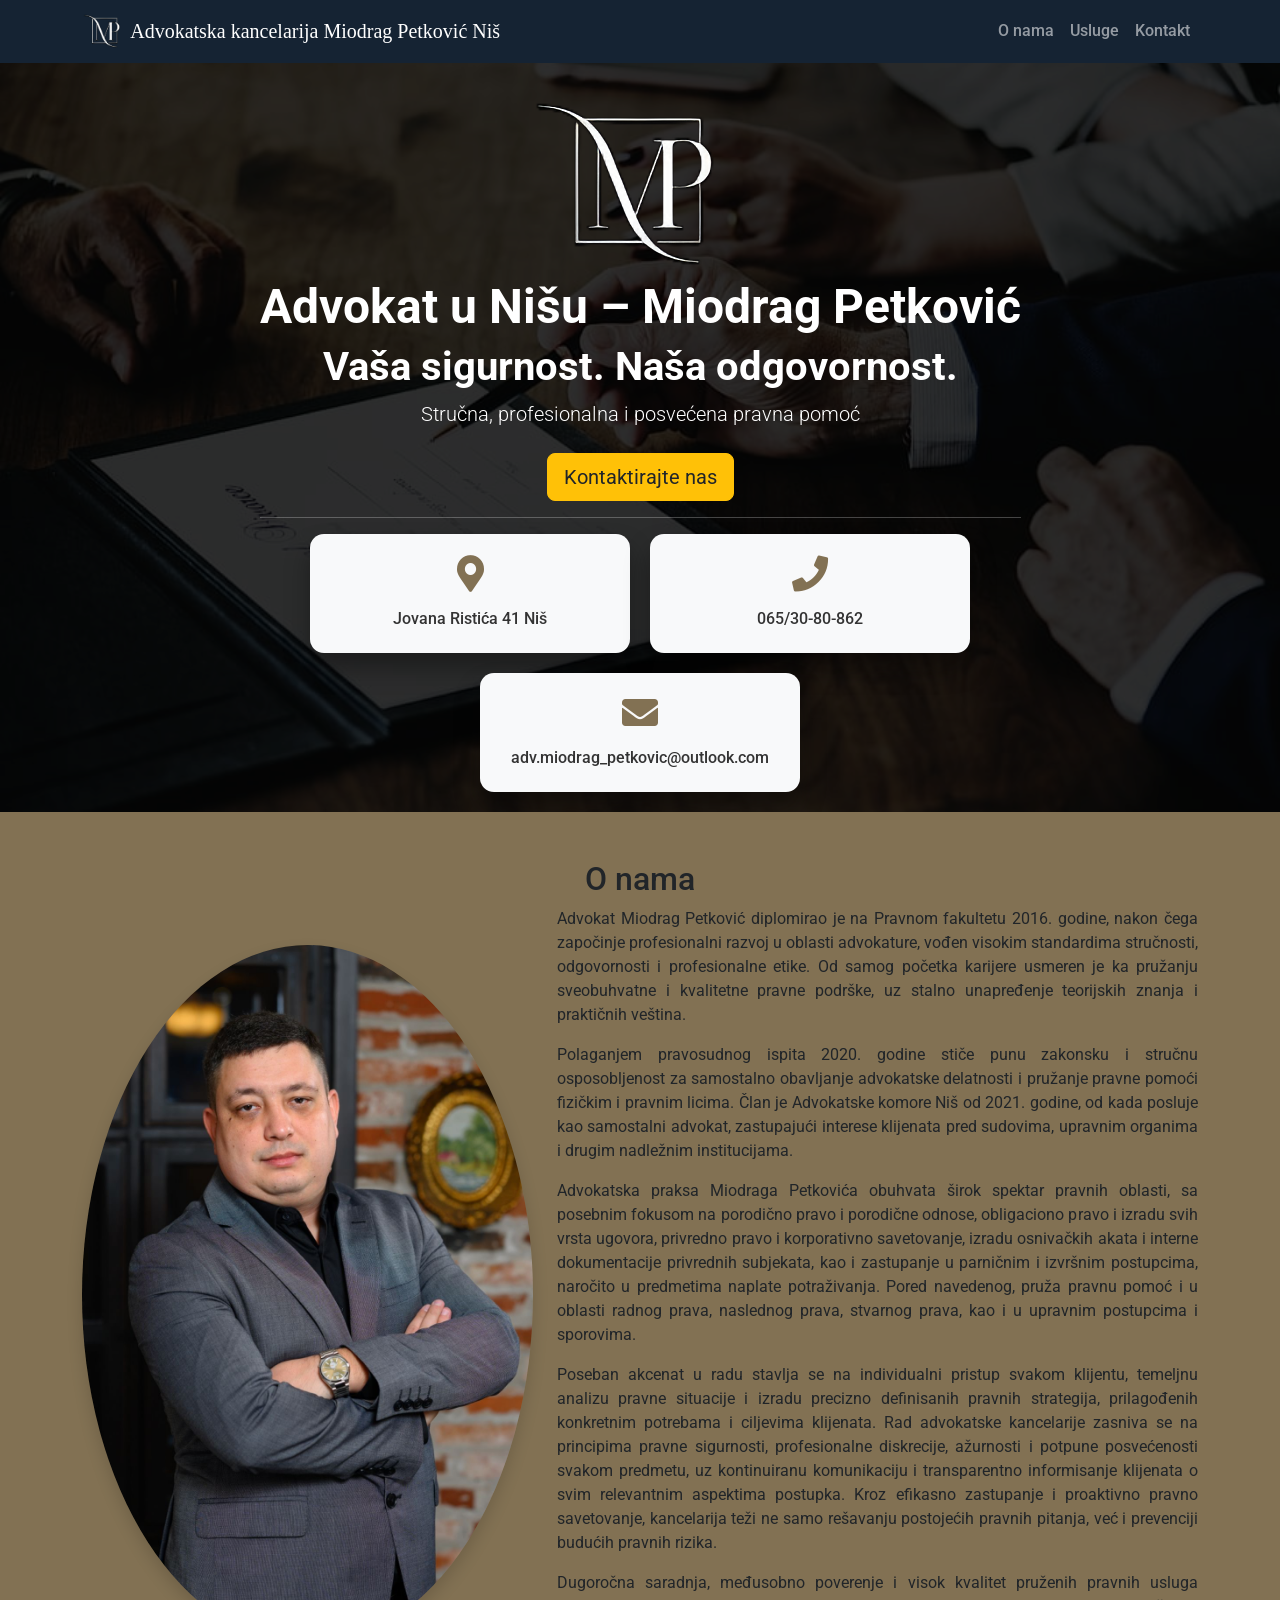
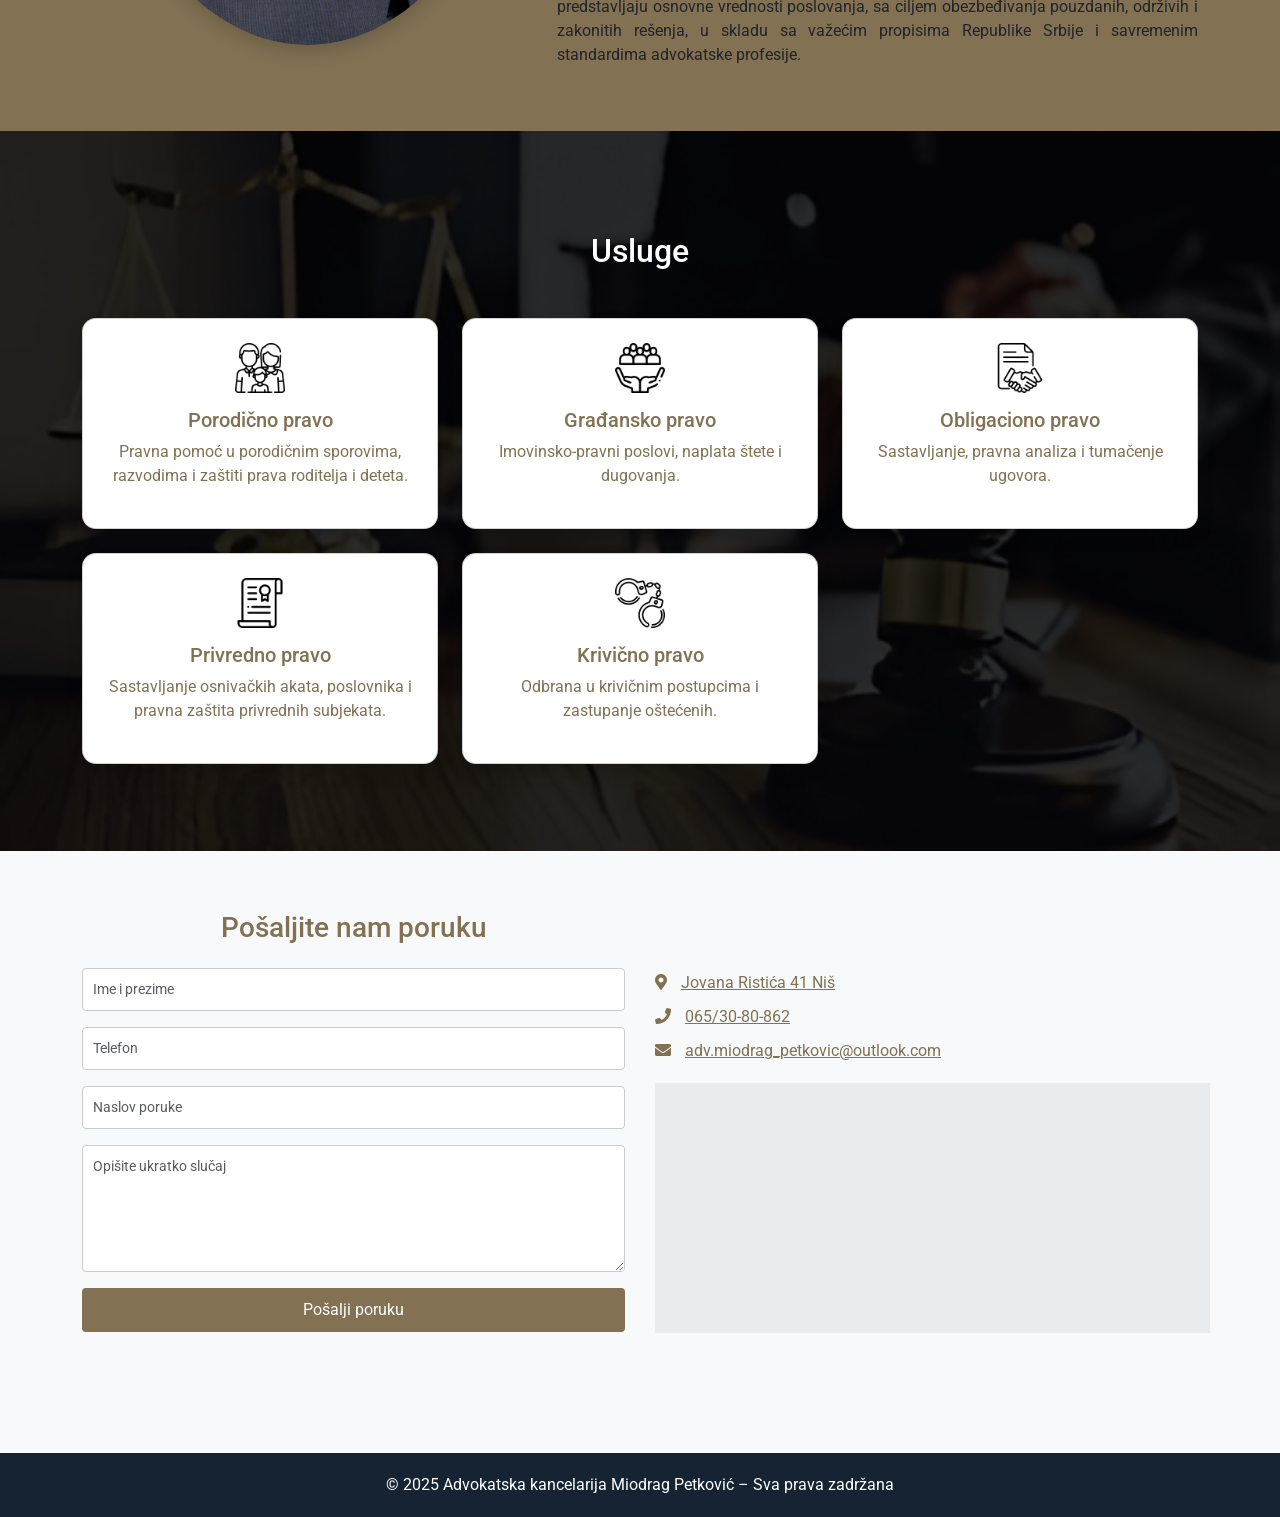
==== index.html @ 24a0e7ea "url direction change" ====
<!DOCTYPE html>
<html lang="sr">
<head>
    <meta charset="UTF-8">
    <meta http-equiv="X-UA-Compatible" content="IE=edge">

    <meta name="viewport" content="width=device-width, initial-scale=1.0">

    <!-- SEO TITLE -->
    <title>Advokat u Nišu | Advokatska kancelarija Miodrag Petković</title>

    <!-- SEO DESCRIPTION -->
    <meta name="description" content="Advokatska kancelarija Miodrag Petković iz Niša. Stručna pravna pomoć – porodično, građansko, krivično, obligaciono i privredno pravo.">

    <!-- KEYWORDS (sekundarno) -->
    <meta name="keywords" content="advokat Niš, advokatska kancelarija Niš, pravna pomoć Niš, porodično pravo, krivično pravo, građansko pravo, Miodrag Petković advokat">

    <!-- ROBOTS -->
    <meta name="robots" content="index, follow">

    <!-- CANONICAL -->
    <link rel="canonical" href="https://www.tvoj-domen.rs/">

    <!-- OPEN GRAPH -->
    <meta property="og:type" content="website">
    <meta property="og:title" content="Advokat u Nišu | Miodrag Petković">
    <meta property="og:description" content="Pouzdana i profesionalna advokatska kancelarija u Nišu.">
    <meta property="og:url" content="https://www.tvoj-domen.rs/">
    <meta property="og:image" content="https://www.tvoj-domen.rs/images/logo.png">

    <!-- TWITTER -->
    <meta name="twitter:card" content="summary_large_image">
    <meta name="twitter:title" content="Advokat u Nišu | Miodrag Petković">
    <meta name="twitter:description" content="Stručna pravna pomoć u Nišu.">
    <meta name="twitter:image" content="https://www.tvoj-domen.rs/images/logo.png">

    <!-- FAVICON -->
    <link rel="icon" href="favicon.png" sizes="48x48">

    <!-- Bootstrap -->
    <link href="https://cdn.jsdelivr.net/npm/bootstrap@5.3.2/dist/css/bootstrap.min.css" rel="stylesheet">

    <!-- Google Fonts -->
    <link href="https://fonts.googleapis.com/css2?family=Roboto:wght@400;700&display=swap" rel="stylesheet">

    <!-- Font Awesome -->
    <link href="https://cdnjs.cloudflare.com/ajax/libs/font-awesome/5.15.3/css/all.min.css" rel="stylesheet">

    <!-- Custom CSS -->
    <link rel="stylesheet" href="style.css">

    <!-- SCHEMA.ORG – LEGAL SERVICE -->
    <script type="application/ld+json">
    {
      "@context": "https://schema.org",
      "@type": "LegalService",
      "name": "Advokatska kancelarija Miodrag Petković",
      "image": "https://www.tvoj-domen.rs/images/logo.png",
      "url": "https://www.tvoj-domen.rs/",
      "telephone": "+381653080862",
      "email": "adv.miodrag_petkovic@outlook.com",
      "address": {
        "@type": "PostalAddress",
        "streetAddress": "Jovana Ristića 41",
        "addressLocality": "Niš",
        "postalCode": "18000",
        "addressCountry": "RS"
      },
      "areaServed": {
        "@type": "AdministrativeArea",
        "name": "Niš"
      },
      "openingHours": "Mo-Fr 09:00-17:00"
    }
    </script>
</head>
<body>

<!-- NAVBAR -->
<nav class="navbar navbar-expand-lg navbar-dark sticky-top" style="background-color: #152333 !important">
    <div class="container">
        <a class="navbar-brand d-flex align-items-center" href="#hero">
            <img src="favicon.png" width="40">
            <span class="title" style="padding-left: 2%;">Advokatska kancelarija Miodrag Petković Niš</span>
        </a>

        <button class="navbar-toggler" data-bs-toggle="collapse" data-bs-target="#nav">
            <span class="navbar-toggler-icon"></span>
        </button>

        <div id="nav" class="collapse navbar-collapse justify-content-end">
            <ul class="navbar-nav">
                <li class="nav-item"><a class="nav-link" href="#o-nama">O nama</a></li>
                <li class="nav-item"><a class="nav-link" href="#usluge">Usluge</a></li>
                <li class="nav-item"><a class="nav-link" href="#kontakt">Kontakt</a></li>
            </ul>
        </div>
    </div>
</nav>

<!-- HERO -->
<section id="hero" class="hero">
    <div class="animated-bg"></div>
    <div class="hero-content text-center text-white">
        <img src="images/logo.png" alt="Advokatska kancelarija Miodrag Petković Niš">
        <h1 class="display-5 fw-bold">Advokat u Nišu – Miodrag Petković</h1>
        <h2 class="display-6 fw-bold">Vaša sigurnost. Naša odgovornost.</h2>
        <p class="lead mb-4">Stručna, profesionalna i posvećena pravna pomoć</p>
        <a href="#kontakt" class="btn btn-warning btn-lg" style="color: #212529;">Kontaktirajte nas</a>
        <hr>
        <div class="contact-cards">
            <div class="contact-card animate">
                <i class="fa fa-map-marker-alt"></i>
                <p><a href="https://www.google.com/maps/place/Advokatska+kancelarija+Miodrag+Petkovi%C4%87+%7C+Advokat+Ni%C5%A1/@43.3166727,21.8854072,17z/data=!4m15!1m8!3m7!1s0x4755b752b0f67f3d:0xe170a0156867eff8!2z0IjQvtCy0LDQvdCwINCg0LjRgdGC0LjRm9CwIDQxLCDQndC40Yg!3b1!8m2!3d43.3166727!4d21.8854072!16s%2Fg%2F11bw43241_!3m5!1s0x4755b7004f6f89b5:0x52d25e9bb3059f65!8m2!3d43.3166727!4d21.8854072!16s%2Fg%2F11ywk0bfps?entry=ttu&g_ep=EgoyMDI2MDEyMS4wIKXMDSoASAFQAw%3D%3D" target="_blank">Jovana Ristića 41 Niš</a></p>
            </div>
            <div class="contact-card animate">
                <i class="fa fa-phone"></i>
                <p><a href="tel:+381653080862">065/30-80-862<br></a></p>
            </div>
            <div class="contact-card animate">
                <i class="fa fa-envelope"></i>
                <p><a href="mailto:adv.miodrag_petkovic@outlook.com">adv.miodrag_petkovic@outlook.com</a></p>
            </div>
        </div>
    </div>
</section>

<!-- O NAMA -->
<section id="o-nama" class="py-5 anchor-offset" style="background-color: #827153; color: #212529;">
    <div class="container">
        <h2 class="text-center mb-2">O nama</h2>
        <div class="row align-items-center">
            <div class="col-md-5" style="justify-content: center; align-items: center;">
                <div class="flip-card">
                    <div class="flip-card-inner">
                        <div class="flip-card-front">
                            <img src="images/IMG_8926.jpeg" alt="Advokat Miodrag Petković Niš" class="img-fluid rounded-circle shadow">
                        </div>
                        <div class="flip-card-back">
                            <img src="images/logo-veci.png" style="background-color: #152333;" class="img-fluid rounded-circle shadow" alt="Advokatska kancelarija Niš">
                        </div>
                    </div>
                </div>
            </div>
            <div class="col-md-7">
                <p style="text-align: justify;">
                    Advokat Miodrag Petković diplomirao je na Pravnom fakultetu 2016. godine, nakon čega započinje profesionalni razvoj u oblasti advokature, vođen visokim standardima stručnosti, odgovornosti i profesionalne etike. Od samog početka karijere usmeren je ka pružanju sveobuhvatne i kvalitetne pravne podrške, uz stalno unapređenje teorijskih znanja i praktičnih veština.
                </p>
                <p style="text-align: justify;">
                    Polaganjem pravosudnog ispita 2020. godine stiče punu zakonsku i stručnu osposobljenost za samostalno obavljanje advokatske delatnosti i pružanje pravne pomoći fizičkim i pravnim licima.
                    Član je Advokatske komore Niš od 2021. godine, od kada posluje kao samostalni advokat, zastupajući interese klijenata pred sudovima, upravnim organima i drugim nadležnim institucijama.                </p>
                <p style="text-align: justify;">
                    Advokatska praksa Miodraga Petkovića obuhvata širok spektar pravnih oblasti, sa posebnim fokusom na porodično pravo i porodične odnose, obligaciono pravo i izradu svih vrsta ugovora, privredno pravo i korporativno savetovanje, izradu osnivačkih akata i interne dokumentacije privrednih subjekata, kao i zastupanje u parničnim i izvršnim postupcima, naročito u predmetima naplate potraživanja. Pored navedenog, pruža pravnu pomoć i u oblasti radnog prava, naslednog prava, stvarnog prava, kao i u upravnim postupcima i sporovima.
                </p>
                <p style="text-align: justify;">
                    Poseban akcenat u radu stavlja se na individualni pristup svakom klijentu, temeljnu analizu pravne situacije i izradu precizno definisanih pravnih strategija, prilagođenih konkretnim potrebama i ciljevima klijenata. Rad advokatske kancelarije zasniva se na principima pravne sigurnosti, profesionalne diskrecije, ažurnosti i potpune posvećenosti svakom predmetu, uz kontinuiranu komunikaciju i transparentno informisanje klijenata o svim relevantnim aspektima postupka. Kroz efikasno zastupanje i proaktivno pravno savetovanje, kancelarija teži ne samo rešavanju postojećih pravnih pitanja, već i prevenciji budućih pravnih rizika.
                </p>
                <p style="text-align: justify;">
                    Dugoročna saradnja, međusobno poverenje i visok kvalitet pruženih pravnih usluga predstavljaju osnovne vrednosti poslovanja, sa ciljem obezbeđivanja pouzdanih, održivih i zakonitih rešenja, u skladu sa važećim propisima Republike Srbije i savremenim standardima advokatske profesije.
                </p>
            </div>
        </div>
</section>

<!-- USLUGE -->
<section id="usluge" class="hero">
    <div class="contact-bg"></div>
    <div class="container" style="z-index: 2;">
        <h2 class="text-center mb-5 text-white" style="margin-top: 15px;">Usluge</h2>
        <div class="row g-4">
            <div class="col-md-4">
                <div class="card p-4 text-center h-100 shadow">
                    <a class="no-underline" href="../usluge/porodicno-pravo-nis.html" alt="Porodični advokat u Nišu">
                        <img src="icons/porodicno.png" class="service-icon" alt="Porodično pravo advokat Niš">
                        <h5>Porodično pravo</h5>
                        <p>Pravna pomoć u porodičnim sporovima, razvodima i zaštiti prava roditelja i deteta.</p>
                    </a>
                </div>
            </div>

            <div class="col-md-4">
                <div class="card p-4 text-center h-100 shadow">
                    <a class="no-underline" href="../usluge/gradjansko-pravo-nis.html" alt="Advokat za gradjansko pravo u Nišu">
                        <img src="icons/gradjansko.png" class="service-icon" alt="Građansko pravo advokat Niš">
                        <h5>Građansko pravo</h5>
                        <p>Imovinsko-pravni poslovi, naplata štete i dugovanja.</p>
                    </a>
                </div>
            </div>

            <div class="col-md-4">
                <div class="card p-4 text-center h-100 shadow">
                    <a class="no-underline" href="../usluge/obligaciono-pravo-nis.html" alt="Obligacioni advokat u Nišu">
                        <img src="icons/ugovorno.png" class="service-icon" alt="Obligaciono pravo advokat Niš">
                        <h5>Obligaciono pravo</h5>
                        <p>Sastavljanje, pravna analiza i tumačenje ugovora.</p>
                    </a>
                </div>
            </div>

            <div class="col-md-4">
                <div class="card p-4 text-center h-100 shadow">
                    <a class="no-underline" href="../usluge/privredno-pravo-nis.html" alt="Privredni advokat u Nišu">
                        <img src="icons/diploma.png" class="service-icon" alt="Privredno pravo advokat Niš">
                        <h5>Privredno pravo</h5>
                        <p>Sastavljanje osnivačkih akata, poslovnika i pravna zaštita privrednih subjekata.</p>
                    </a>
                </div>
            </div>

            <div class="col-md-4">
                <div class="card card p-4 text-center h-100 shadow">
                    <a class="no-underline" href="../usluge/krivicno-pravo-nis.html" alt="Krivični advokat u Nišu">
                        <img src="icons/krivicno.png" class="service-icon" alt="Krivično pravo advokat Niš">
                        <h5>Krivično pravo</h5>
                        <p>Odbrana u krivičnim postupcima i zastupanje oštećenih.</p>
                    </a>
                </div>
            </div>

            <div class="col-md-4">
                <div class="card p-4 text-center h-100 shadow">
                    <a class="no-underline" href="../usluge/radno-pravo-nis.html" alt="Advokat za radno pravo u Nišu">
                        <img src="icons/go-to-work.png" class="service-icon" alt="Radno pravo advokat Niš">
                        <h5>Radno pravo</h5>
                        <p>Sastavljanje Ugovora o radu, Ugovora o delu i zaštita prava zaposlenih.</p>
                    </a>
                </div>
            </div>
        </div>
    </div>
</section>

<!-- KONTAKT -->
<section id="kontakt" class="contact-section anchor-offset">
    <div class="container">
        <!-- Kontakt forma -->
        <div class="row">
            <!-- FORMA -->
            <div class="col-md-6" style="padding-right: 15px;">
                <h3 class="text-center mb-4" style="color: #827153;">Pošaljite nam poruku</h3>
                <form class="contact-form" id="emailForm"  method="get" enctype="text/plain">
                    <input id="email-name" type="text" class="form-control mb-3" placeholder="Ime i prezime" required oninvalid="this.setCustomValidity('Ovo polje je obavezno')" oninput="this.setCustomValidity('')">

                    <input id="email-phone" type="number" class="form-control mb-3" placeholder="Telefon" required oninvalid="this.setCustomValidity('Ovo polje je obavezno')" oninput="this.setCustomValidity('')">
                    <input id="email-subject" type="text" class="form-control mb-3" placeholder="Naslov poruke" required oninvalid="this.setCustomValidity('Ovo polje je obavezno')" oninput="this.setCustomValidity('')">

                    <textarea id="email-body" class="form-control" rows="5" placeholder="Opišite ukratko slučaj" required oninvalid="this.setCustomValidity('Ovo polje je obavezno')" oninput="this.setCustomValidity('')"></textarea>

                    <button type="submit" class="btn btn-primary w-100 mt-3">Pošalji poruku</button>
                </form>
            </div>
            <!-- Kontakt podaci -->
            <div class="col-md-6 contact-section" style="padding-left: 15px;">
                <ul class="contact-info">
                    <li>
                        <i class="fa fa-map-marker-alt"></i>
                        <a href="https://www.google.com/maps/place/Advokatska+kancelarija+Miodrag+Petkovi%C4%87+%7C+Advokat+Ni%C5%A1/@43.3166727,21.8854072,17z/data=!4m15!1m8!3m7!1s0x4755b752b0f67f3d:0xe170a0156867eff8!2z0IjQvtCy0LDQvdCwINCg0LjRgdGC0LjRm9CwIDQxLCDQndC40Yg!3b1!8m2!3d43.3166727!4d21.8854072!16s%2Fg%2F11bw43241_!3m5!1s0x4755b7004f6f89b5:0x52d25e9bb3059f65!8m2!3d43.3166727!4d21.8854072!16s%2Fg%2F11ywk0bfps?entry=ttu&g_ep=EgoyMDI2MDEyMS4wIKXMDSoASAFQAw%3D%3D" target="_blank">Jovana Ristića 41 Niš</a>
                    </li> 
                    <li>
                        <i class="fa fa-phone"></i>
                        <a href="tel:+381653080862">065/30-80-862<br></a>
                    </li>
                    <li>
                        <i class="fa fa-envelope"></i>
                        <a href="mailto:adv.miodrag_petkovic@outlook.com">adv.miodrag_petkovic@outlook.com</a>
                    </li>
                </ul>

                <div id="map" class="map-container">
                    <iframe src="https://www.google.com/maps?q=Advokatska+kancelarija+Miodrag+Petković+Niš&output=embed" width="100%" height="100%"></iframe>
                </div>
            </div>
        </div>
    </div>
</section>


<!-- FOOTER -->
<footer style="background-color: #152333 !important">
    © 2025 Advokatska kancelarija Miodrag Petković – Sva prava zadržana
</footer>

<script src="https://cdn.jsdelivr.net/npm/bootstrap@5.3.2/dist/js/bootstrap.bundle.min.js"></script>
<script src="script.js"></script>
</body>
</html>
---- style.css ----
body {
    font-family: 'Roboto', sans-serif;
}

a {
    color: #827153;
}

section {
  scroll-margin-top: 60px; /* koliko želiš da spustiš sekciju */
}

.title {
    font-family: 'Amiri', serif;
}

footer {
    background: #1a1a1a;
    color: white;
    padding: 20px 0;
    text-align: center;
}

/* NAV UNDERLINE */
.nav-link {
    position: relative;
    font-weight: 500;
}
.nav-link::after {
    content: "";
    position: absolute;
    width: 0;
    height: 2px;
    bottom: -3px;
    left: 0;
    background-color: #ff9900;
    transition: 0.3s;
}
.nav-link:hover::after {
    width: 100%;
}

/* SERVICE ICONS */
.service-icon {
    width: 50px;
    height: 50px;
    margin-bottom: 15px;
    transition: filter 0.3s ease; /* Animacija promene boje */
}

/* HERO SECTION */
.hero::after {
    content: "";
    position: absolute;
    inset: 0;
    background: rgba(0,0,0,0.55);
}
.hero-content {
    position: relative;
    z-index: 2;
    padding: 20px;
    text-align: center;
}

.hero {
    position: relative;
    min-height: 80vh;
    display: flex;
    align-items: center;
    justify-content: center;
    overflow: hidden;
    padding: 0;
}

/* Animated background */
.animated-bg {
    position: absolute;
    inset: 0;
    background: url("images/pozadina.jpg") center/cover no-repeat;
    filter: brightness(40%);
    animation: slowZoom 10s ease-in-out infinite alternate;
}

@keyframes slowZoom {
    0% { transform: scale(1); }
    100% { transform: scale(1.2); }
}

/* CARD SECTION */
.card {
    display: flex;
    flex-direction: column;
    justify-content: center;
    align-items: center;
    height: 100%;
    opacity: 0;
    transform: scale(0.3);
    transition:
        transform 0.6s ease-out,
        opacity 0.6s ease-out;
    border-radius: 14px;
}

.card.show {
    opacity: 1;
    transform: scale(1);
}

.card:hover {
    animation: pulse 1.2s infinite;
}

/* Image zoom */
.zoom-image {
    transition: transform 0.3s ease; /* Animacija za transformaciju sa trajanjem od 0.3 sekunde */
}

/* Efekat kada je miš iznad slike */
.zoom-image:hover {
    transform: scale(1.1); /* Slika se povećava za 10% kada je miš iznad nje */
}


/* CONTACT SECTION */
.contact-icon {
    width: 28px;
    margin-right: 8px;
}

.contact-section {
    padding: 60px 0;
    background-color: #f8f9fa;
}

/* CONTACT FORM SECTION */
.contact-form .form-group {
    margin-bottom: 15px;
}

.contact-form .form-control {
    width: 100%;
    padding: 10px;
    border: 1px solid #ccc;
    border-radius: 4px;
    font-size: 14px;
}

.contact-form .btn {
    background-color: #827153;
    color: white;
    border: none;
    padding: 10px 20px;
    border-radius: 4px;
    cursor: pointer;
    transition: background-color 0.3s ease;
}

.contact-form .btn:hover {
    background-color: #6c5b3d;
}

.btn .contact {
    background-color: #ff9900;
}

.contact-bg {
    position: absolute;
    inset: 0;
    background: url("images/background.jfif") center/cover no-repeat;
    filter: brightness(40%);
    animation: slowZoom 12s ease-in-out infinite alternate;
}

/* TAMNI OVERLAY */
.overlay {
    position: absolute;
    inset: 0;
    background: rgba(0,0,0,0.65);
}

/* CONTACT INFO */
.contact-info {
    list-style: none;
    padding: 0;
}

.contact-info li {
    margin-bottom: 10px;
    font-size: 16px;
}

.contact-info i {
    margin-right: 10px;
    color: #827153;
}

/* MAP SECTION */
.map-container {
    width: 100%;
    height: 250px;
    background-color: #e9ecef;
    margin-top: 20px;
}

/* CONTACT WRAPPER */
.contact-cards {
    position: relative;
    display: flex;
    justify-content: center;
    align-items: center; 
    gap: 20px;
    z-index: 2;
    flex-wrap: wrap;
    padding: 0 15px;
}

/* SINGLE CARD */
.contact-card {
    background: #f8f9fa;
    padding: 20px 15px;
    width: 100%;
    max-width: 320px;
    text-align: center;
    border-radius: 14px;
    box-shadow: 0 15px 25px rgba(0,0,0,0.35);
    border: 2px solid transparent;
    transition: 
        transform 0.3s ease,
        box-shadow 0.3s ease,
        border-color 0.3s ease;
    display: flex;
    flex-direction: column;
    align-items: center;
    cursor: pointer;
    will-change: transform;
}

/* ===== ANIMACIJA IZ CENTRA ===== */
.animate {
    opacity: 0;
    transform: scale(0.3);
    transition: all 0.7s ease-out;
}

.animate.show {
    opacity: 1;
    transform: scale(1);
}

/* Hover efekat */
.contact-card:hover {
    transform: scale(1.07);
    border-color: #d4af37; /* zlatna boja */
    box-shadow: 0 10px 25px rgba(212, 175, 55, 0.35);
}

/* Link */
.contact-card a {
    text-decoration: none;
    color: #333;
    font-weight: 500;
}

.contact-card:hover a {
    color: #000;
}

/* IKONE */
.contact-card i {
    font-size: 36px;
    color: #827153;
    margin-bottom: 15px;
}

/* TEKST */
.contact-card h5 {
    color: #152333;
    margin-bottom: 10px;
}

.contact-card p {
    color: #555;
    margin: 0;
}

img {
    max-width: 100%;
    height: auto;
}

.flip-card {
    width: auto;
    height: 700px;
    perspective: 1200px;
    position: relative;
}

.flip-card-inner {
    position: absolute;
    inset: 0;
    transform-style: preserve-3d;
    transition: transform 0.8s ease;
    transform-origin: center center;
}

.flip-card:hover .flip-card-inner {
    transform: rotateY(180deg);
}

.flip-card-front,
.flip-card-back {
    position: absolute;
    inset: 0;
    width: 100%;
    height: 100%;
    backface-visibility: hidden;
}

.flip-card-front img,
.flip-card-back img {
    position: absolute;
    inset: 0;
    width: 100%;
    height: 100%;
    object-fit: cover;
}

.flip-card-back {
    transform: rotateY(180deg);
}

.flip-card-inner {
    will-change: transform;
}

a.no-underline {
    text-decoration: none;
}

@keyframes pulse {
    0% {
        transform: scale(1);
        box-shadow: 0 0 0 rgba(212, 175, 55, 0.4);
    }
    50% {
        transform: scale(1.05);
        box-shadow: 0 0 20px rgba(212, 175, 55, 0.6);
    }
    100% {
        transform: scale(1);
        box-shadow: 0 0 0 rgba(212, 175, 55, 0.4);
    }
}

@media (max-width: 900px) {
    .contact-cards {
        flex-direction: column;
    }
}

@media (max-width: 768px) {
    .contact-section {
        padding: 40px 15px;
    }

    .contact-form, .contact-info {
        margin-top: 20px;
    }

    #kontakt .row {
        flex-direction: column;
    }

    .map-container {
        height: 200px;
    }

    .nav-link::after {
        display: none;
    }

    .hero {
        padding-bottom: 3%;
    }

    .navbar-toggler {
        padding: 4px 6px;
    }
    .navbar-toggler-icon {
        width: 18px;
        height: 18px;
    }

    .anchor-offset {
        margin-top: 12%;
    }
}

@media (max-width: 576px) {
    .flip-card {
        width: auto;
        height: 450px;
    }

    .navbar-brand .title {
        font-size: 12px;
        line-height: 1.2;
    }

    .navbar-nav .nav-link {
        font-size: 12px;
    }

    .anchor-offset {
        margin-top: 12%;
    }
}
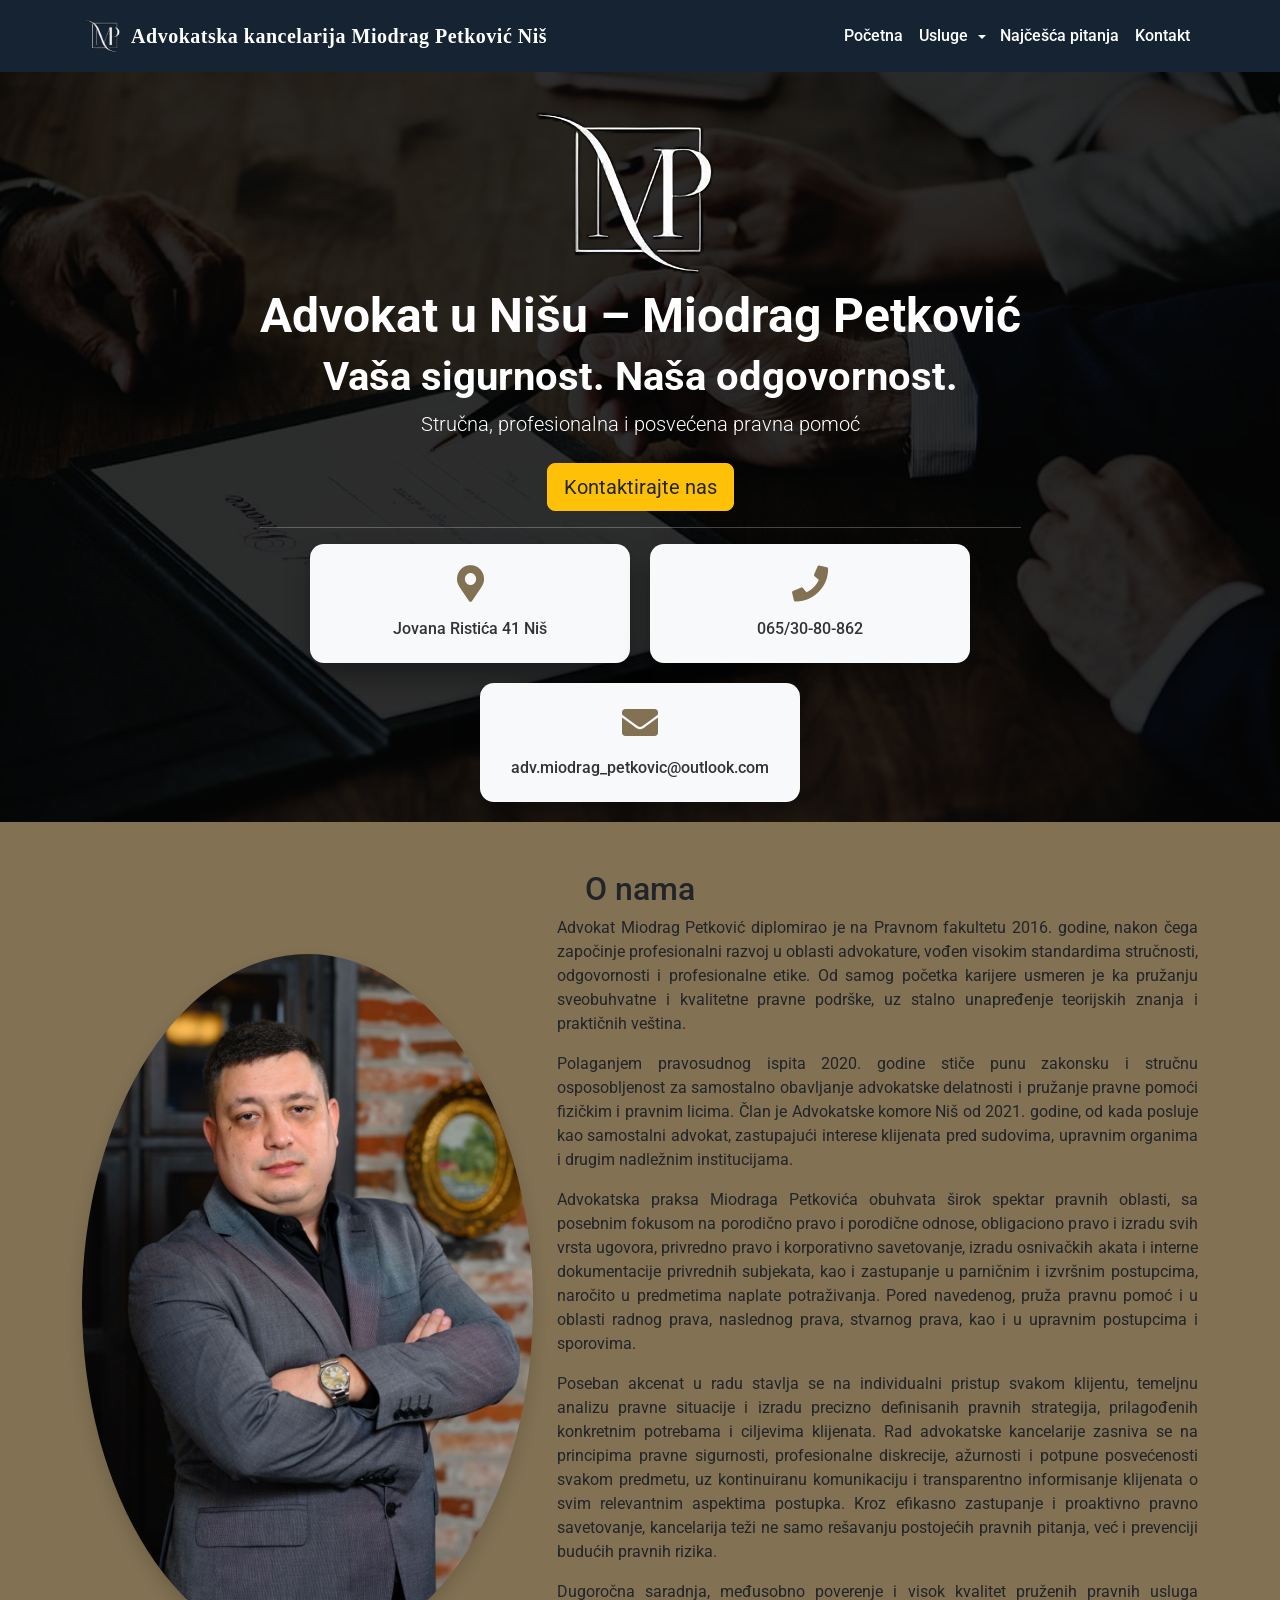
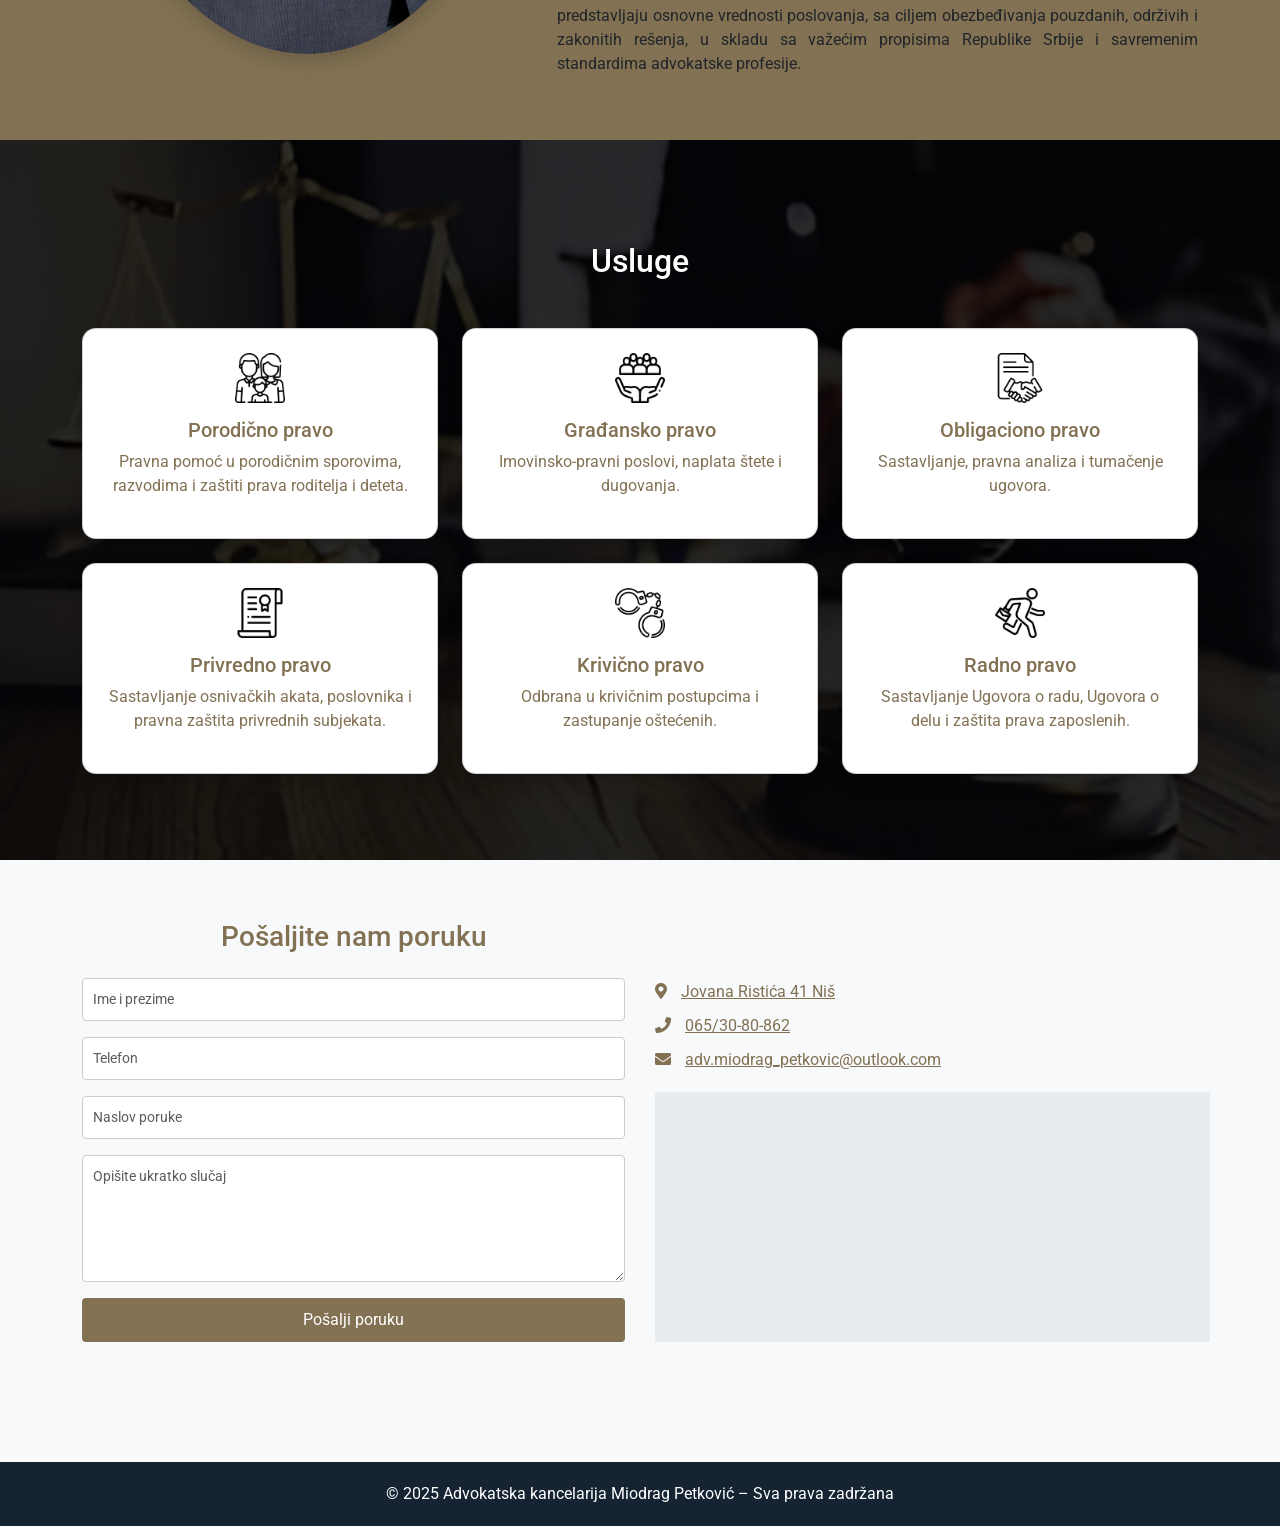
==== commit 9eb60920: "Adding faq page" ====
--- a/index.html
+++ b/index.html
@@ -77,22 +77,48 @@
 <body>
 
 <!-- NAVBAR -->
-<nav class="navbar navbar-expand-lg navbar-dark sticky-top" style="background-color: #152333 !important">
+<nav class="navbar navbar-expand-lg navbar-dark main-navbar">
     <div class="container">
         <a class="navbar-brand d-flex align-items-center" href="#hero">
             <img src="favicon.png" width="40">
             <span class="title" style="padding-left: 2%;">Advokatska kancelarija Miodrag Petković Niš</span>
         </a>
 
-        <button class="navbar-toggler" data-bs-toggle="collapse" data-bs-target="#nav">
+        <button class="navbar-toggler" type="button" data-bs-toggle="collapse"
+                data-bs-target="#mainNavbar" aria-controls="mainNavbar"
+                aria-expanded="false" aria-label="Toggle navigation">
             <span class="navbar-toggler-icon"></span>
         </button>
 
-        <div id="nav" class="collapse navbar-collapse justify-content-end">
-            <ul class="navbar-nav">
-                <li class="nav-item"><a class="nav-link" href="#o-nama">O nama</a></li>
-                <li class="nav-item"><a class="nav-link" href="#usluge">Usluge</a></li>
-                <li class="nav-item"><a class="nav-link" href="#kontakt">Kontakt</a></li>
+        <div class="collapse navbar-collapse" id="mainNavbar">
+            <ul class="navbar-nav ms-auto align-items-lg-center">
+                <li class="nav-item">
+                    <a class="nav-link" href="index.html">Početna</a>
+                </li>
+                <!-- USLUGE -->
+                <li class="nav-item dropdown">
+                    <div class="d-flex align-items-center">
+                        <a class="nav-link pe-1" href="index.html#usluge">Usluge</a>
+                        <!-- Dugme za dropdown -->
+                        <button class="btn dropdown-toggle dropdown-toggle-split"
+                                data-bs-toggle="dropdown"
+                                aria-expanded="false" id="dropdown-toggle">
+                            <span class="visually-hidden">Toggle Dropdown</span>
+                        </button>
+                    </div>
+                    <ul class="dropdown-menu">
+                        <li><a class="dropdown-item" href="usluge/porodicno-pravo-nis.html">Porodično pravo</a></li>
+                        <li><a class="dropdown-item" href="usluge/gradjansko-pravo-nis.html">Građansko pravo</a></li>
+                        <li><a class="dropdown-item" href="usluge/obligaciono-pravo-nis.html">Obligaciono pravo</a></li>
+                        <li><a class="dropdown-item" href="usluge/privredno-pravo-nis.html">Privredno pravo</a></li>
+                        <li><a class="dropdown-item" href="usluge/krivicno-pravo-nis.html">Krivično pravo</a></li>
+                        <li><a class="dropdown-item" href="usluge/radno-pravo-nis.html">Radno pravo</a></li>
+                    </ul>
+                </li>
+                <li class="nav-item"><a class="nav-link" href="faq.html">Najčešća pitanja</a></li>
+                <li class="nav-item">
+                    <a class="nav-link" href="index.html#kontakt">Kontakt</a>
+                </li>
             </ul>
         </div>
     </div>
--- a/style.css
+++ b/style.css
@@ -337,6 +337,186 @@
     text-decoration: none;
 }
 
+/* FAQ accordion – boje usklađene sa sajtom */
+
+.accordion-button {
+    background-color: #152333;
+    color: #ffffff;
+    font-weight: 600;
+    padding: 1.2rem;
+}
+
+.accordion-button:not(.collapsed) {
+    background-color: #AB946D;
+    color: #212529;
+}
+
+.accordion-button:focus {
+    box-shadow: none;
+    border-color: #AB946D;
+}
+
+.accordion-item {
+    border: 1px solid #152333;
+    border-radius: 8px;
+    overflow: hidden;
+    margin-bottom: 12px;
+}
+
+
+.accordion-body {
+    background-color: #f8f6f2;
+    color: #212529;
+}
+
+/* Strelica */
+.accordion-button::after {
+    filter: brightness(0) invert(1);
+}
+
+.accordion-button:not(.collapsed)::after {
+    filter: none;
+}
+
+/* Dugmad (CTA) */
+.btn-danger {
+    background-color: #152333;
+    border-color: #152333;
+}
+
+.btn-danger:hover {
+    background-color: #AB946D;
+    border-color: #AB946D;
+    color: #212529;
+}
+
+/* Stavke */
+.navbar .dropdown-item {
+    color: #f1f1f1;
+    font-size: 0.95rem;
+    font-weight: 500;
+    transition: all 0.25s ease;
+}
+
+/* Hover efekat */
+.navbar .dropdown-item:hover {
+    background: linear-gradient(
+        90deg,
+        rgba(130, 113, 83, 0.9),
+        rgba(130, 113, 83, 0.6)
+    );
+    color: #212529;
+}
+
+/* Dropdown strelica */
+.navbar .dropdown-toggle::after {
+    margin-left: 6px;
+    vertical-align: middle;
+}
+
+/* Split dropdown dugme – advokatski stil */
+
+.navbar .dropdown-toggle-split {
+    color: #ffffff;
+    cursor: pointer;
+}
+
+.navbar .dropdown-toggle-split::after {
+    margin-left: 0;
+    vertical-align: middle;
+}
+
+/* Hover efekat samo za strelicu */
+.navbar .dropdown-toggle-split:hover {
+    color: #827153;
+}
+
+/* =========================
+   NAVBAR – osnovni stil
+   ========================= */
+
+.main-navbar {
+    background-color: #152333;
+    padding: 0.8rem 0;
+}
+
+.main-navbar .navbar-brand {
+    font-weight: 600;
+    letter-spacing: 0.5px;
+}
+
+.main-navbar .nav-link {
+    color: #ffffff;
+    font-weight: 500;
+    transition: color 0.25s ease;
+}
+
+.main-navbar .nav-link:hover {
+    color: #827153;
+}
+
+/* =========================
+   DROPDOWN – USLUGE
+   ========================= */
+
+.navbar .dropdown {
+    position: relative;
+}
+
+/* Dugme (strelica) */
+.navbar .dropdown-toggle-split {
+    background: none;
+    border: none;
+    padding: 0 6px;
+    color: #ffffff;
+    cursor: pointer;
+}
+
+.navbar .dropdown-toggle-split:hover {
+    color: #827153;
+}
+
+/* Dropdown meni
+.navbar .dropdown-menu {
+    background-color: #152333;
+    border: 1px solid rgba(130, 113, 83, 0.4);
+    border-radius: 10px;
+    padding: 0.5rem 0;
+    margin-top: 0;
+    top: 100%;
+    box-shadow: 0 10px 30px rgba(0, 0, 0, 0.35);
+    opacity: 0;
+    transform: translateY(8px);
+    transition: all 0.25s ease;
+    display: block;
+    visibility: hidden;
+} */
+
+.navbar .dropdown:hover .dropdown-menu,
+.navbar .dropdown.show .dropdown-menu {
+    opacity: 1;
+    transform: translateY(0);
+    visibility: visible;
+}
+
+/* Stavke */
+.navbar .dropdown-item {
+    color: #f1f1f1;
+    padding: 0.65rem 1.4rem;
+    font-size: 0.95rem;
+    font-weight: 500;
+    transition: all 0.25s ease;
+}
+
+.navbar .dropdown-item:hover {
+    background: linear-gradient(
+        90deg,
+        rgba(130, 113, 83, 0.9),
+        rgba(130, 113, 83, 0.6)
+    );
+    color: #212529;
+}
+
 @keyframes pulse {
     0% {
         transform: scale(1);
@@ -392,7 +572,7 @@
     }
 
     .anchor-offset {
-        margin-top: 12%;
+        padding-top: 12%;
     }
 }
 
@@ -412,6 +592,75 @@
     }
 
     .anchor-offset {
-        margin-top: 12%;
-    }
-}+       padding-top: 12%;
+    }
+}
+
+
+@media (max-width: 991px) {
+    .navbar .dropdown-menu {
+        border-radius: 0;
+        box-shadow: none;
+        margin-top: 0;
+    }
+    
+    .navbar .dropdown-menu {
+        position: static;
+        transform: none;
+        opacity: 1;
+        visibility: visible;
+        display: none;
+        border-radius: 6px;
+        box-shadow: none;
+        margin-top: 0;
+    }
+
+    .navbar .dropdown.show .dropdown-menu {
+        display: block;
+    }
+}
+
+@media (min-width: 992px) {
+    .navbar .dropdown:hover > .dropdown-menu {
+        display: block;
+        margin-top: 8px;
+    }
+
+    .navbar .dropdown-toggle::after {
+        transition: transform 0.2s ease;
+    }
+
+    .navbar .dropdown:hover .dropdown-toggle::after {
+        transform: rotate(180deg);
+    }
+
+    .navbar .dropdown:hover .dropdown-menu {
+        display: block;
+    }
+
+     .navbar .dropdown {
+        position: relative;
+    }
+
+    .navbar .dropdown-menu {
+        display: block;
+        position: absolute;
+        top: 100%;
+        left: 0;
+        margin-top: 0;
+        background-color: #152333;
+        border: 1px solid rgba(130,113,83,0.4);
+        border-radius: 10px;
+        opacity: 0;
+        visibility: hidden;
+        transform: translateY(8px);
+        transition: all 0.25s ease;
+    }
+
+    .navbar .dropdown:hover .dropdown-menu,
+    .navbar .dropdown.show .dropdown-menu {
+        opacity: 1;
+        visibility: visible;
+        transform: translateY(0);
+    }
+}
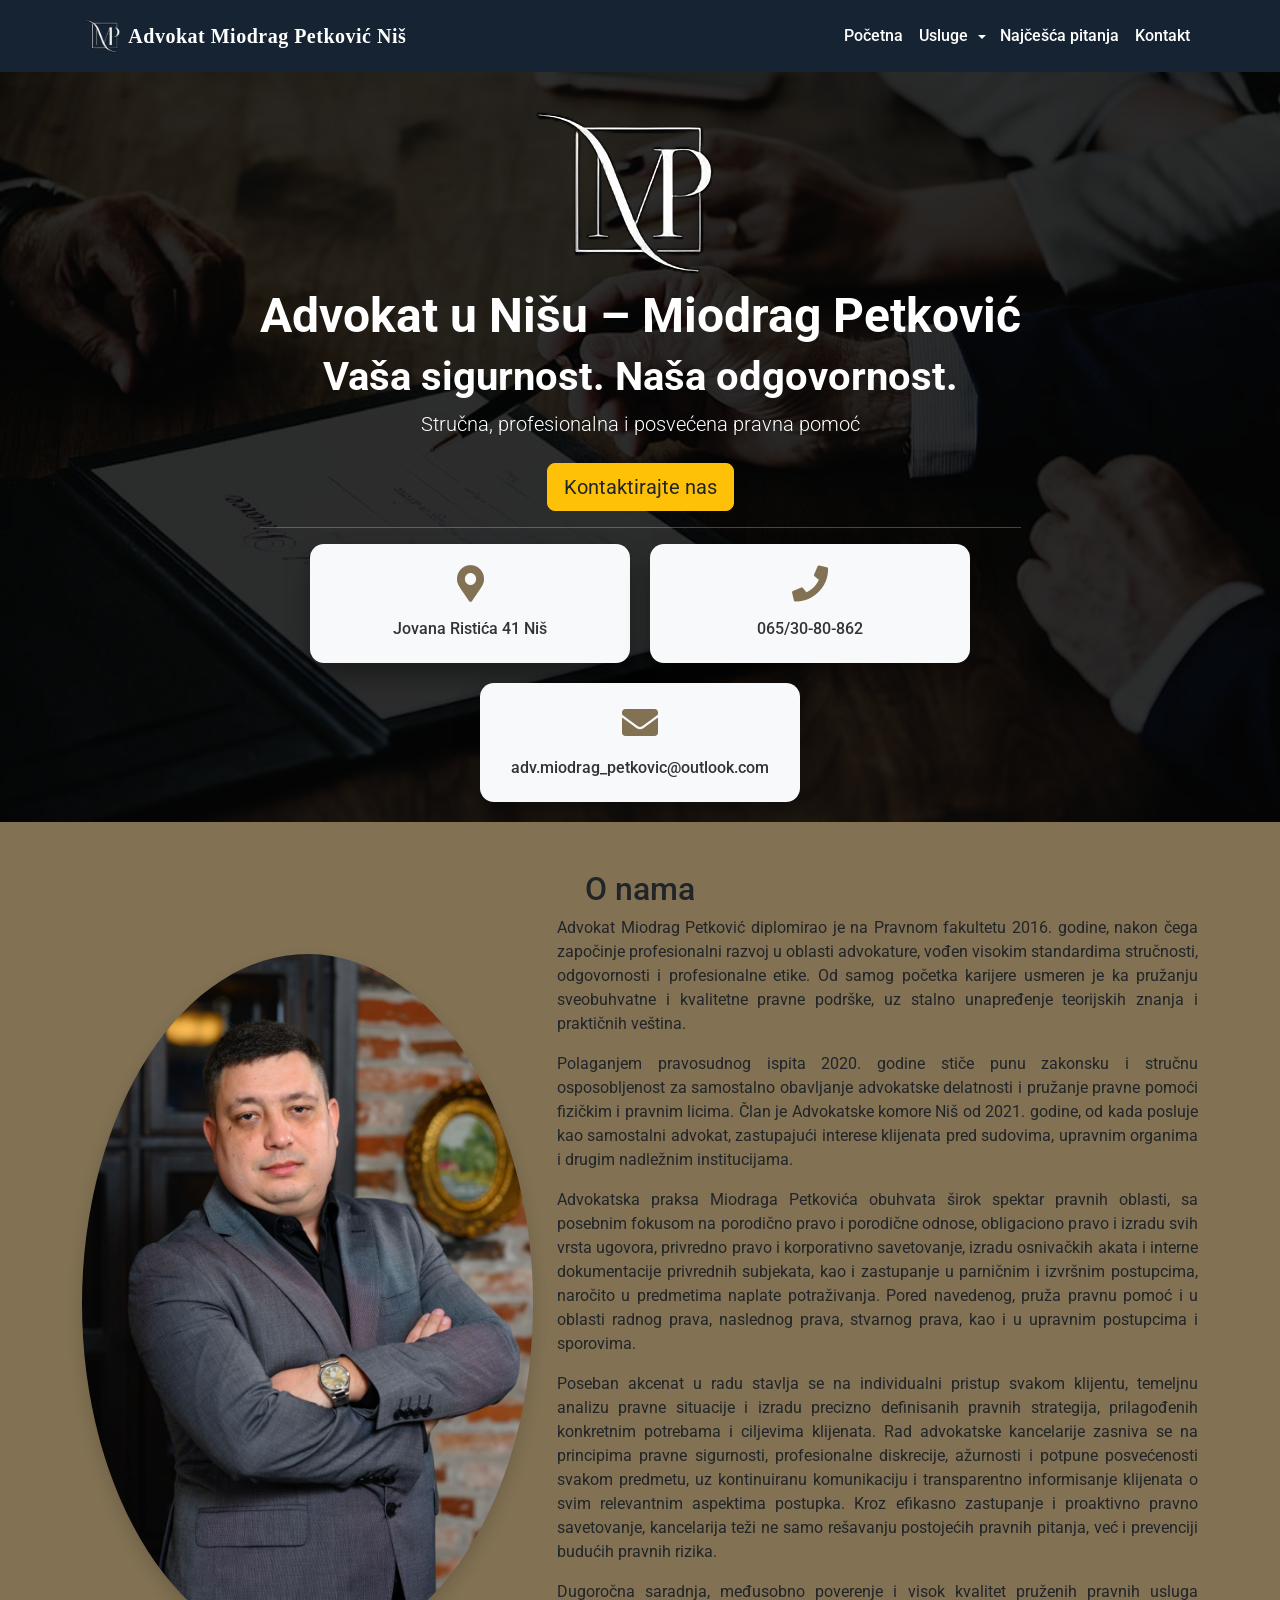
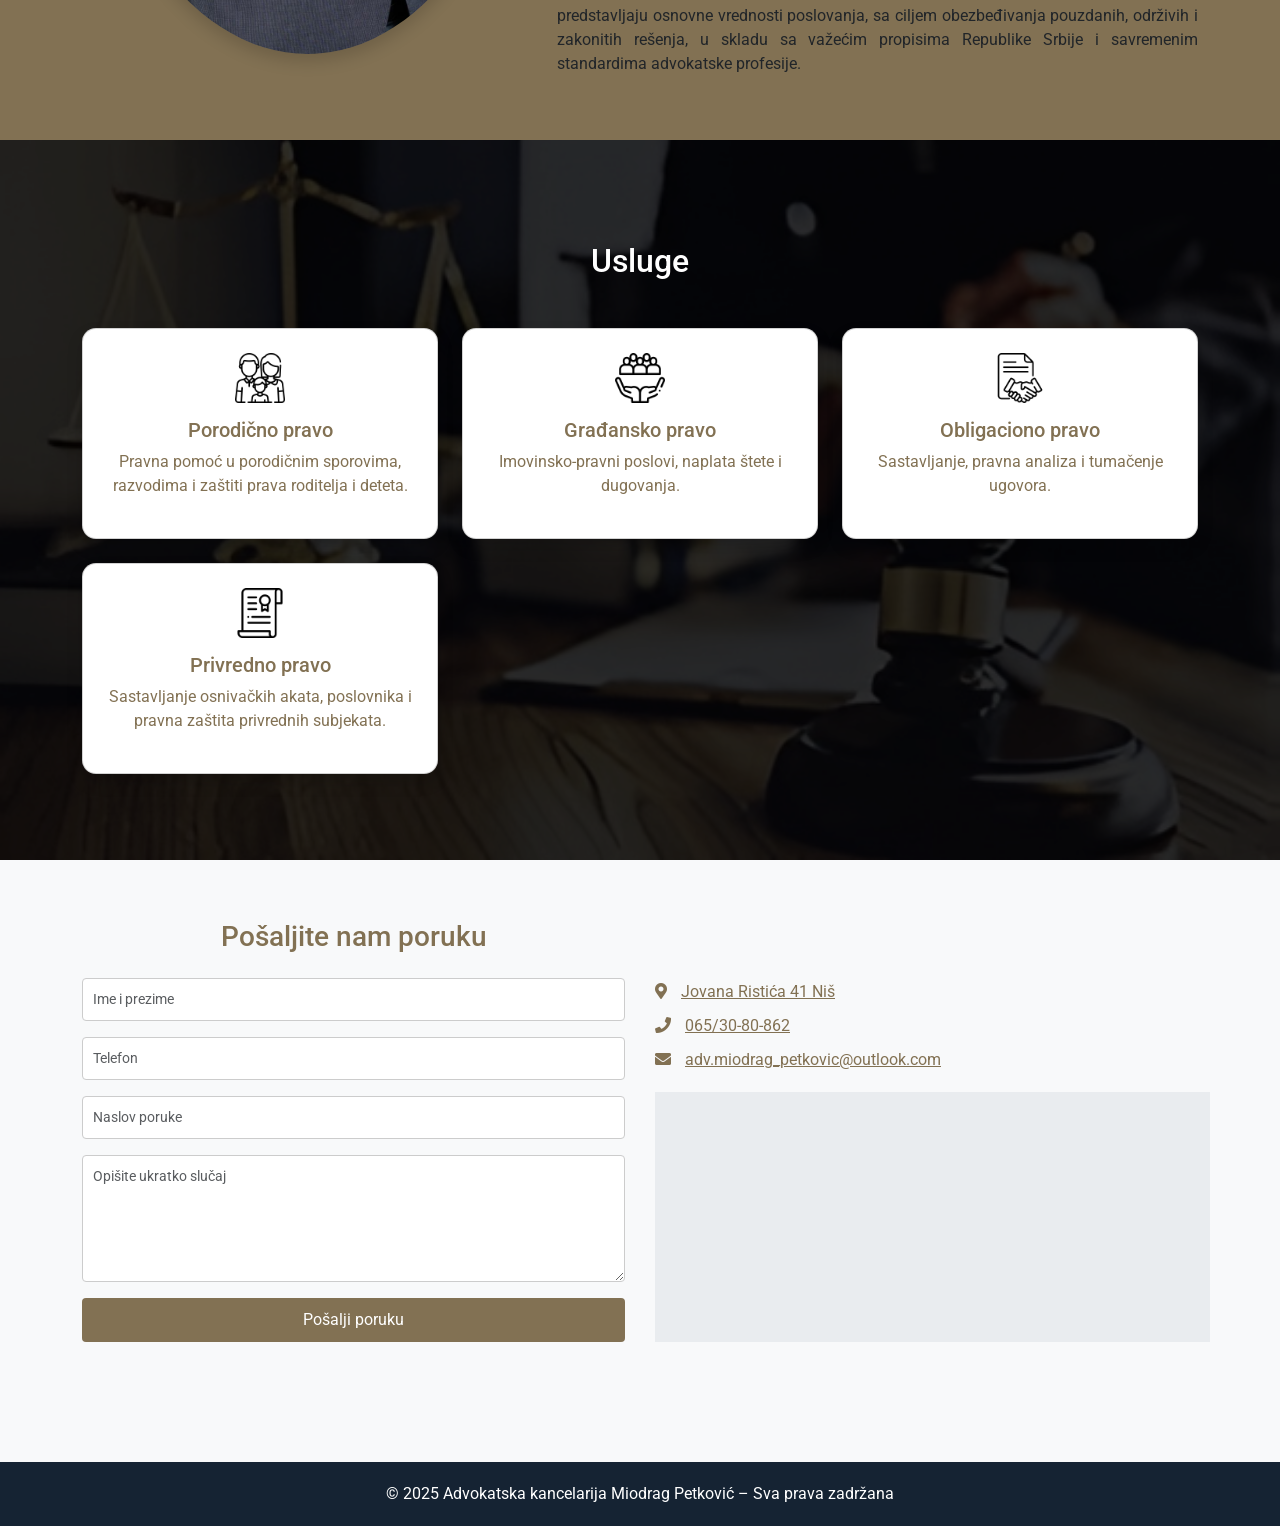
==== commit d104bae2: "Changing menu items dropdown" ====
--- a/index.html
+++ b/index.html
@@ -19,25 +19,26 @@
     <meta name="robots" content="index, follow">
 
     <!-- CANONICAL -->
-    <link rel="canonical" href="https://www.tvoj-domen.rs/">
+    <link rel="canonical" href="https://www.advokatmiodragpetkovicnis.rs/">
 
     <!-- OPEN GRAPH -->
     <meta property="og:type" content="website">
     <meta property="og:title" content="Advokat u Nišu | Miodrag Petković">
     <meta property="og:description" content="Pouzdana i profesionalna advokatska kancelarija u Nišu.">
-    <meta property="og:url" content="https://www.tvoj-domen.rs/">
-    <meta property="og:image" content="https://www.tvoj-domen.rs/images/logo.png">
+    <meta property="og:url" content="https://www.advokatmiodragpetkovicnis.rs/">
+    <meta property="og:image" content="https://www.advokatmiodragpetkovicnis.rs/images/logo.png">
 
     <!-- TWITTER -->
     <meta name="twitter:card" content="summary_large_image">
     <meta name="twitter:title" content="Advokat u Nišu | Miodrag Petković">
     <meta name="twitter:description" content="Stručna pravna pomoć u Nišu.">
-    <meta name="twitter:image" content="https://www.tvoj-domen.rs/images/logo.png">
+    <meta name="twitter:image" content="https://www.advokatmiodragpetkovicnis.rs/images/logo.png">
 
     <!-- FAVICON -->
     <link rel="icon" href="favicon.png" sizes="48x48">
 
     <!-- Bootstrap -->
+    <script src="https://cdn.jsdelivr.net/npm/bootstrap@5.3.2/dist/js/bootstrap.bundle.min.js"></script>
     <link href="https://cdn.jsdelivr.net/npm/bootstrap@5.3.2/dist/css/bootstrap.min.css" rel="stylesheet">
 
     <!-- Google Fonts -->
@@ -55,8 +56,8 @@
       "@context": "https://schema.org",
       "@type": "LegalService",
       "name": "Advokatska kancelarija Miodrag Petković",
-      "image": "https://www.tvoj-domen.rs/images/logo.png",
-      "url": "https://www.tvoj-domen.rs/",
+      "image": "https://www.advokatmiodragpetkovicnis.rs/images/logo.png",
+      "url": "https://www.advokatmiodragpetkovicnis.rs/",
       "telephone": "+381653080862",
       "email": "adv.miodrag_petkovic@outlook.com",
       "address": {
@@ -81,7 +82,7 @@
     <div class="container">
         <a class="navbar-brand d-flex align-items-center" href="#hero">
             <img src="favicon.png" width="40">
-            <span class="title" style="padding-left: 2%;">Advokatska kancelarija Miodrag Petković Niš</span>
+            <span class="title" style="padding-left: 2%;" alt="Advokatska kancelarija Miodrag Petković Niš">Advokat Miodrag Petković Niš</span>
         </a>
 
         <button class="navbar-toggler" type="button" data-bs-toggle="collapse"
@@ -101,8 +102,8 @@
                         <a class="nav-link pe-1" href="index.html#usluge">Usluge</a>
                         <!-- Dugme za dropdown -->
                         <button class="btn dropdown-toggle dropdown-toggle-split"
-                                data-bs-toggle="dropdown"
-                                aria-expanded="false" id="dropdown-toggle">
+                                id="toggle-btn"
+                                aria-expanded="true" id="dropdown-toggle">
                             <span class="visually-hidden">Toggle Dropdown</span>
                         </button>
                     </div>
@@ -306,8 +307,6 @@
 <footer style="background-color: #152333 !important">
     © 2025 Advokatska kancelarija Miodrag Petković – Sva prava zadržana
 </footer>
-
-<script src="https://cdn.jsdelivr.net/npm/bootstrap@5.3.2/dist/js/bootstrap.bundle.min.js"></script>
 <script src="script.js"></script>
 </body>
 </html>
--- a/style.css
+++ b/style.css
@@ -390,24 +390,6 @@
     color: #212529;
 }
 
-/* Stavke */
-.navbar .dropdown-item {
-    color: #f1f1f1;
-    font-size: 0.95rem;
-    font-weight: 500;
-    transition: all 0.25s ease;
-}
-
-/* Hover efekat */
-.navbar .dropdown-item:hover {
-    background: linear-gradient(
-        90deg,
-        rgba(130, 113, 83, 0.9),
-        rgba(130, 113, 83, 0.6)
-    );
-    color: #212529;
-}
-
 /* Dropdown strelica */
 .navbar .dropdown-toggle::after {
     margin-left: 6px;
@@ -416,54 +398,6 @@
 
 /* Split dropdown dugme – advokatski stil */
 
-.navbar .dropdown-toggle-split {
-    color: #ffffff;
-    cursor: pointer;
-}
-
-.navbar .dropdown-toggle-split::after {
-    margin-left: 0;
-    vertical-align: middle;
-}
-
-/* Hover efekat samo za strelicu */
-.navbar .dropdown-toggle-split:hover {
-    color: #827153;
-}
-
-/* =========================
-   NAVBAR – osnovni stil
-   ========================= */
-
-.main-navbar {
-    background-color: #152333;
-    padding: 0.8rem 0;
-}
-
-.main-navbar .navbar-brand {
-    font-weight: 600;
-    letter-spacing: 0.5px;
-}
-
-.main-navbar .nav-link {
-    color: #ffffff;
-    font-weight: 500;
-    transition: color 0.25s ease;
-}
-
-.main-navbar .nav-link:hover {
-    color: #827153;
-}
-
-/* =========================
-   DROPDOWN – USLUGE
-   ========================= */
-
-.navbar .dropdown {
-    position: relative;
-}
-
-/* Dugme (strelica) */
 .navbar .dropdown-toggle-split {
     background: none;
     border: none;
@@ -472,25 +406,47 @@
     cursor: pointer;
 }
 
+.navbar .dropdown-toggle-split::after {
+    margin-left: 0;
+    vertical-align: middle;
+}
+
+/* Hover efekat samo za strelicu */
 .navbar .dropdown-toggle-split:hover {
     color: #827153;
 }
 
-/* Dropdown meni
-.navbar .dropdown-menu {
+/* =========================
+   NAVBAR – osnovni stil
+   ========================= */
+
+.main-navbar {
     background-color: #152333;
-    border: 1px solid rgba(130, 113, 83, 0.4);
-    border-radius: 10px;
-    padding: 0.5rem 0;
-    margin-top: 0;
-    top: 100%;
-    box-shadow: 0 10px 30px rgba(0, 0, 0, 0.35);
-    opacity: 0;
-    transform: translateY(8px);
-    transition: all 0.25s ease;
-    display: block;
-    visibility: hidden;
-} */
+    padding: 0.8rem 0;
+}
+
+.main-navbar .navbar-brand {
+    font-weight: 600;
+    letter-spacing: 0.5px;
+}
+
+.main-navbar .nav-link {
+    color: #ffffff;
+    font-weight: 500;
+    transition: color 0.25s ease;
+}
+
+.main-navbar .nav-link:hover {
+    color: #827153;
+}
+
+/* =========================
+   DROPDOWN – USLUGE
+   ========================= */
+
+.navbar .dropdown {
+    position: relative;
+}
 
 .navbar .dropdown:hover .dropdown-menu,
 .navbar .dropdown.show .dropdown-menu {
@@ -503,7 +459,6 @@
 .navbar .dropdown-item {
     color: #f1f1f1;
     padding: 0.65rem 1.4rem;
-    font-size: 0.95rem;
     font-weight: 500;
     transition: all 0.25s ease;
 }
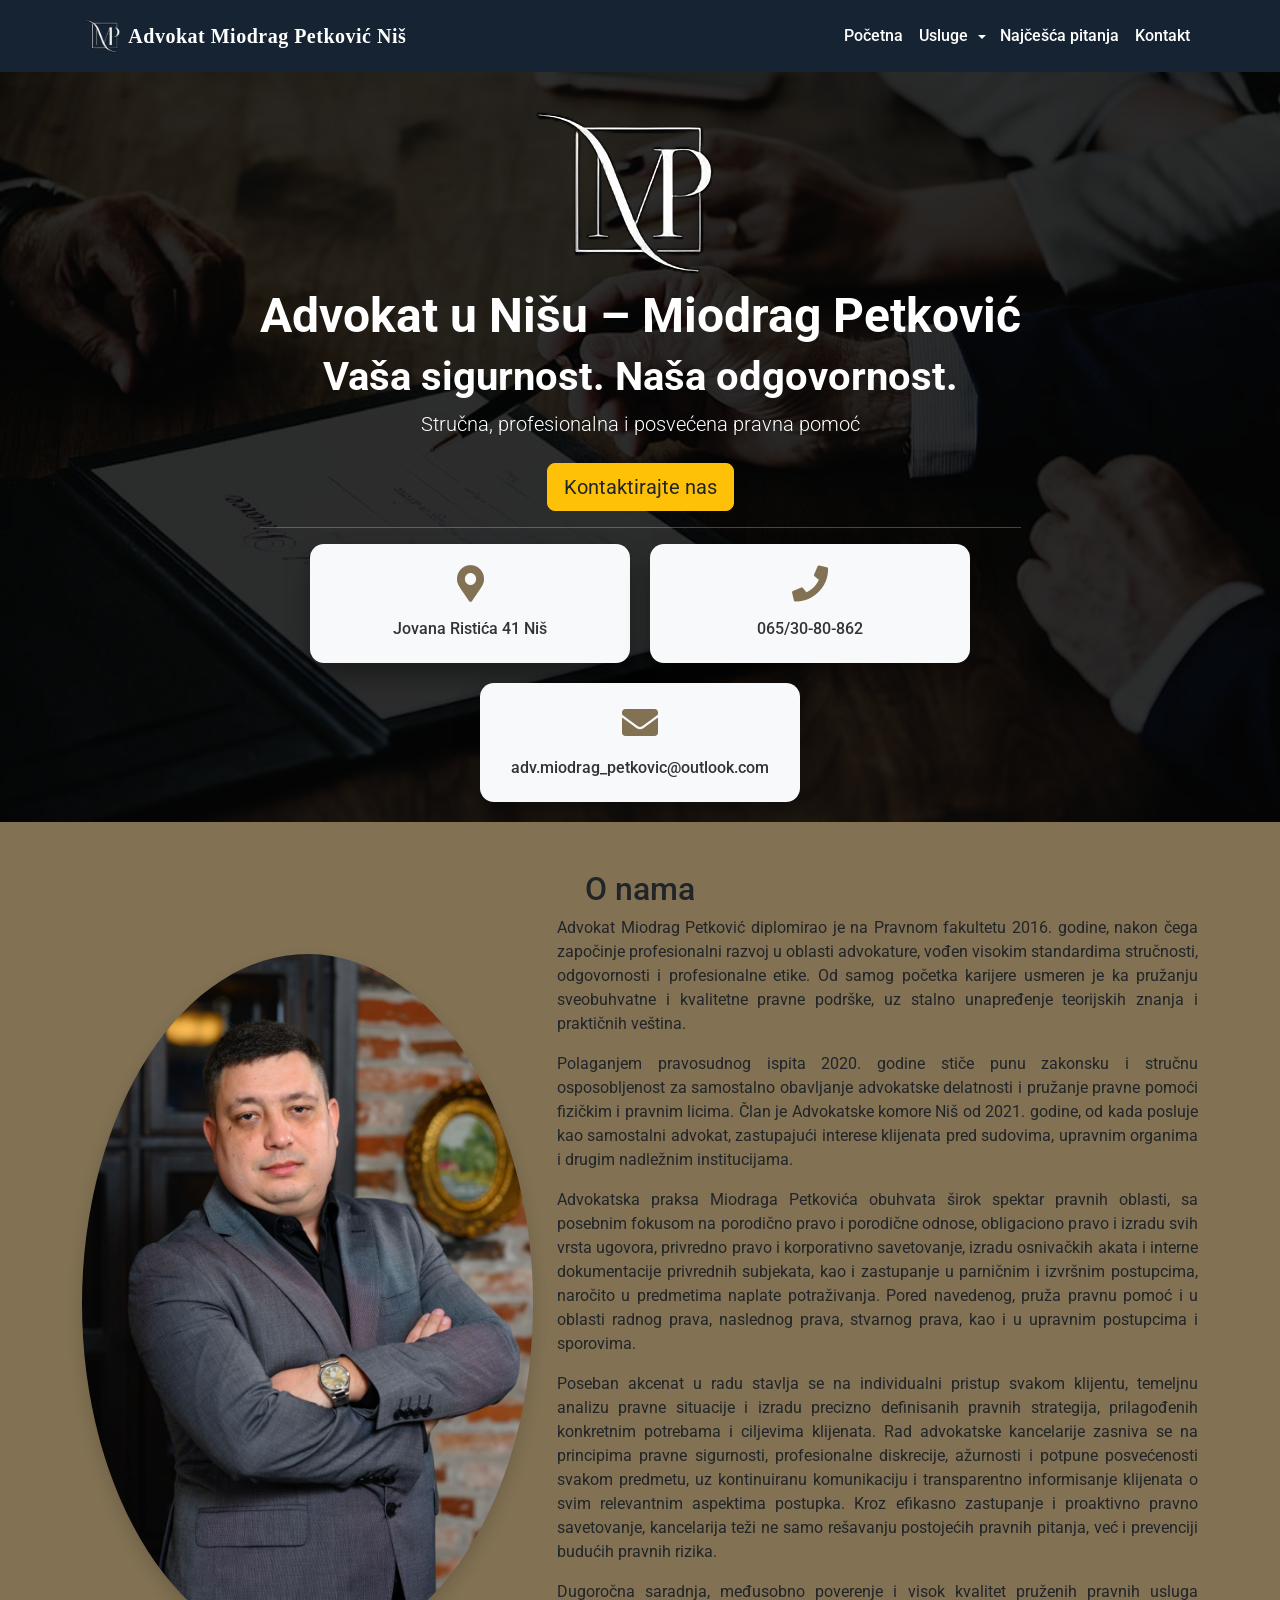
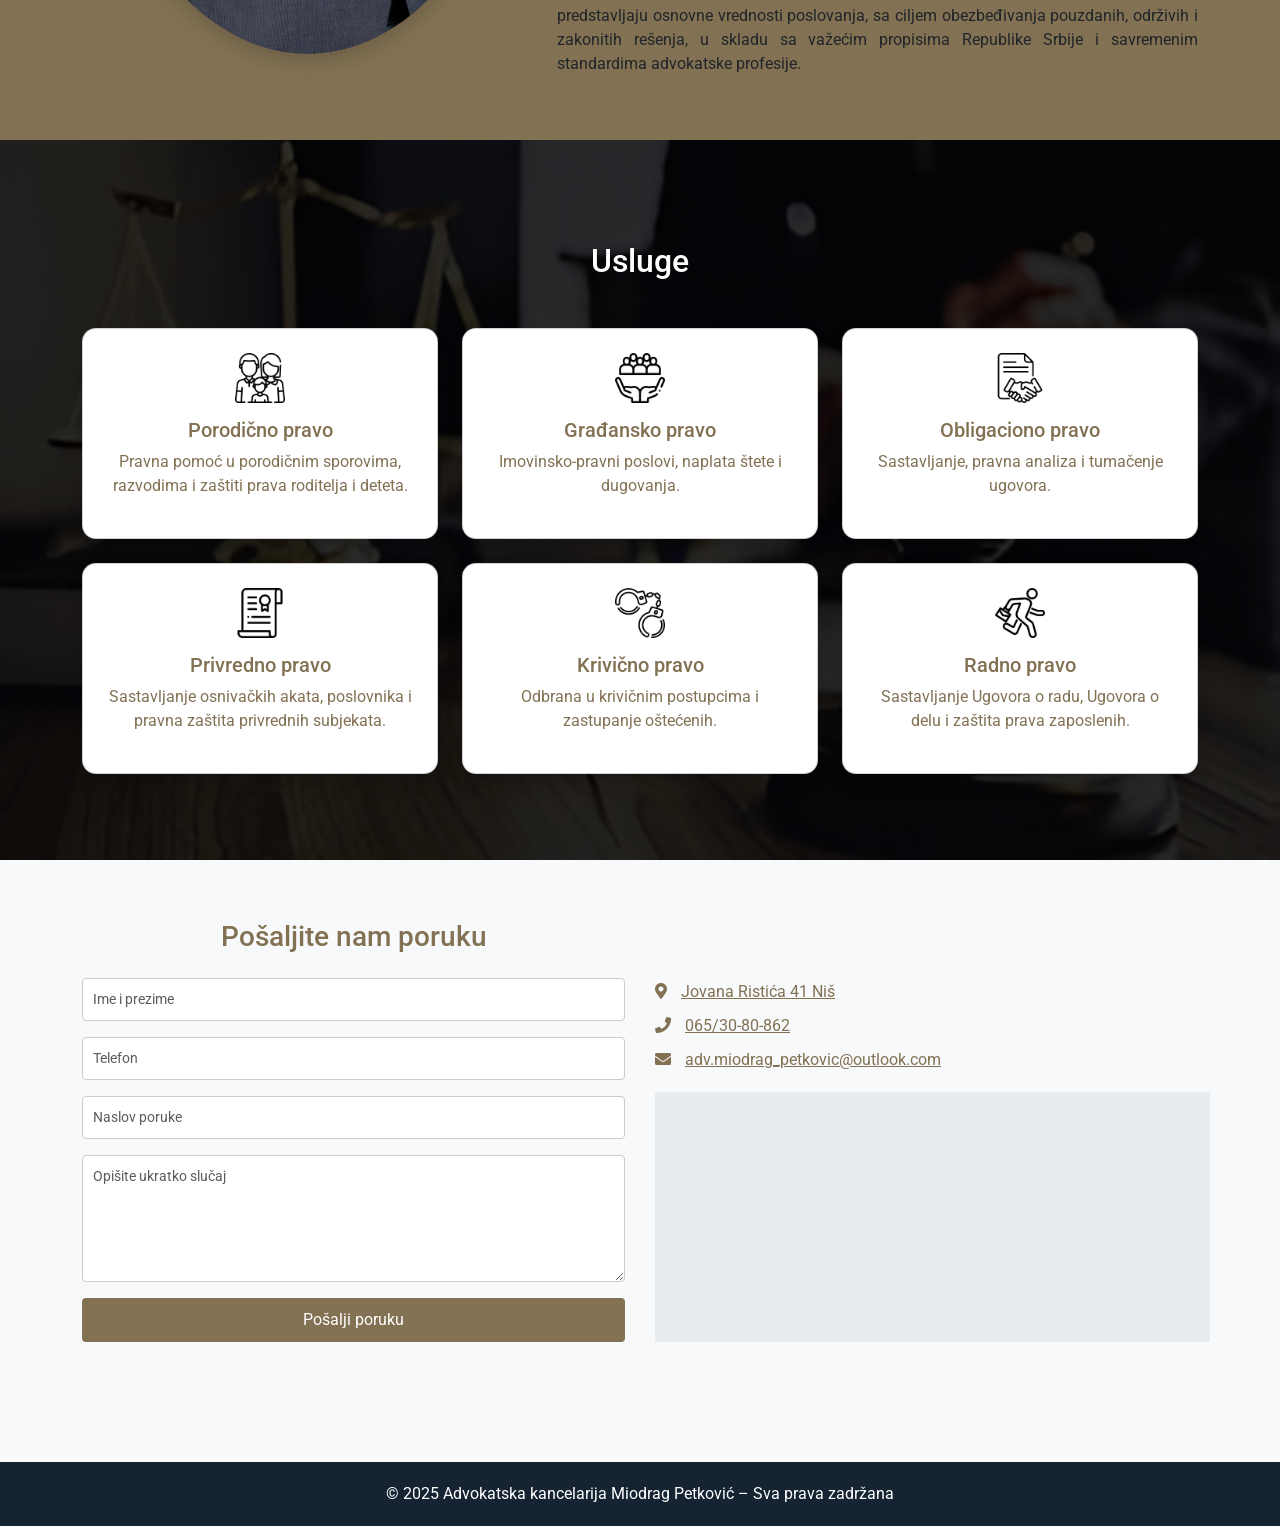
==== commit 5b8e6f34: "fixing nav bar" ====
--- a/index.html
+++ b/index.html
@@ -82,7 +82,7 @@
     <div class="container">
         <a class="navbar-brand d-flex align-items-center" href="#hero">
             <img src="favicon.png" width="40">
-            <span class="title" style="padding-left: 2%;" alt="Advokatska kancelarija Miodrag Petković Niš">Advokat Miodrag Petković Niš</span>
+            <span class="title" style="padding-left: 2%;" alt="Advokat Miodrag Petković Niš">Advokat Miodrag Petković Niš</span>
         </a>
 
         <button class="navbar-toggler" type="button" data-bs-toggle="collapse"
@@ -129,7 +129,7 @@
 <section id="hero" class="hero">
     <div class="animated-bg"></div>
     <div class="hero-content text-center text-white">
-        <img src="images/logo.png" alt="Advokatska kancelarija Miodrag Petković Niš">
+        <img src="images/logo.png" alt="Advokat Miodrag Petković Niš">
         <h1 class="display-5 fw-bold">Advokat u Nišu – Miodrag Petković</h1>
         <h2 class="display-6 fw-bold">Vaša sigurnost. Naša odgovornost.</h2>
         <p class="lead mb-4">Stručna, profesionalna i posvećena pravna pomoć</p>
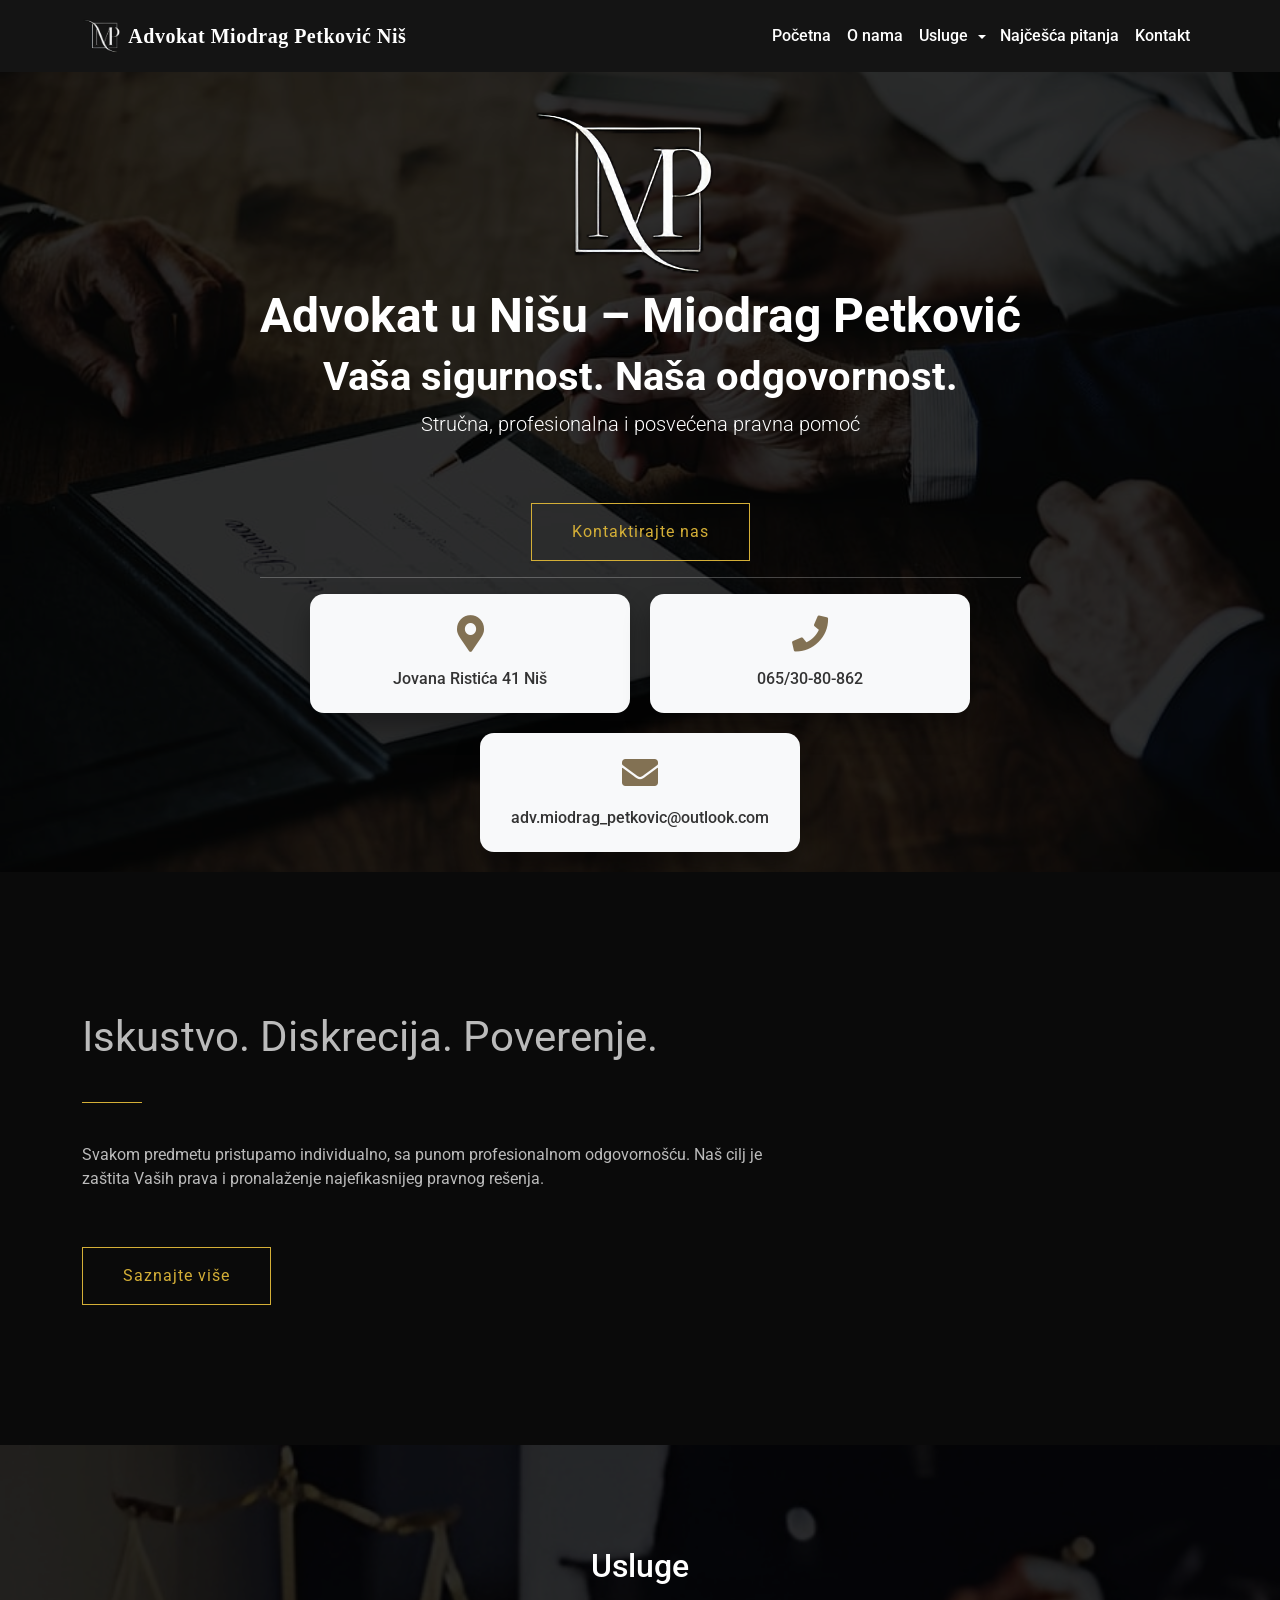
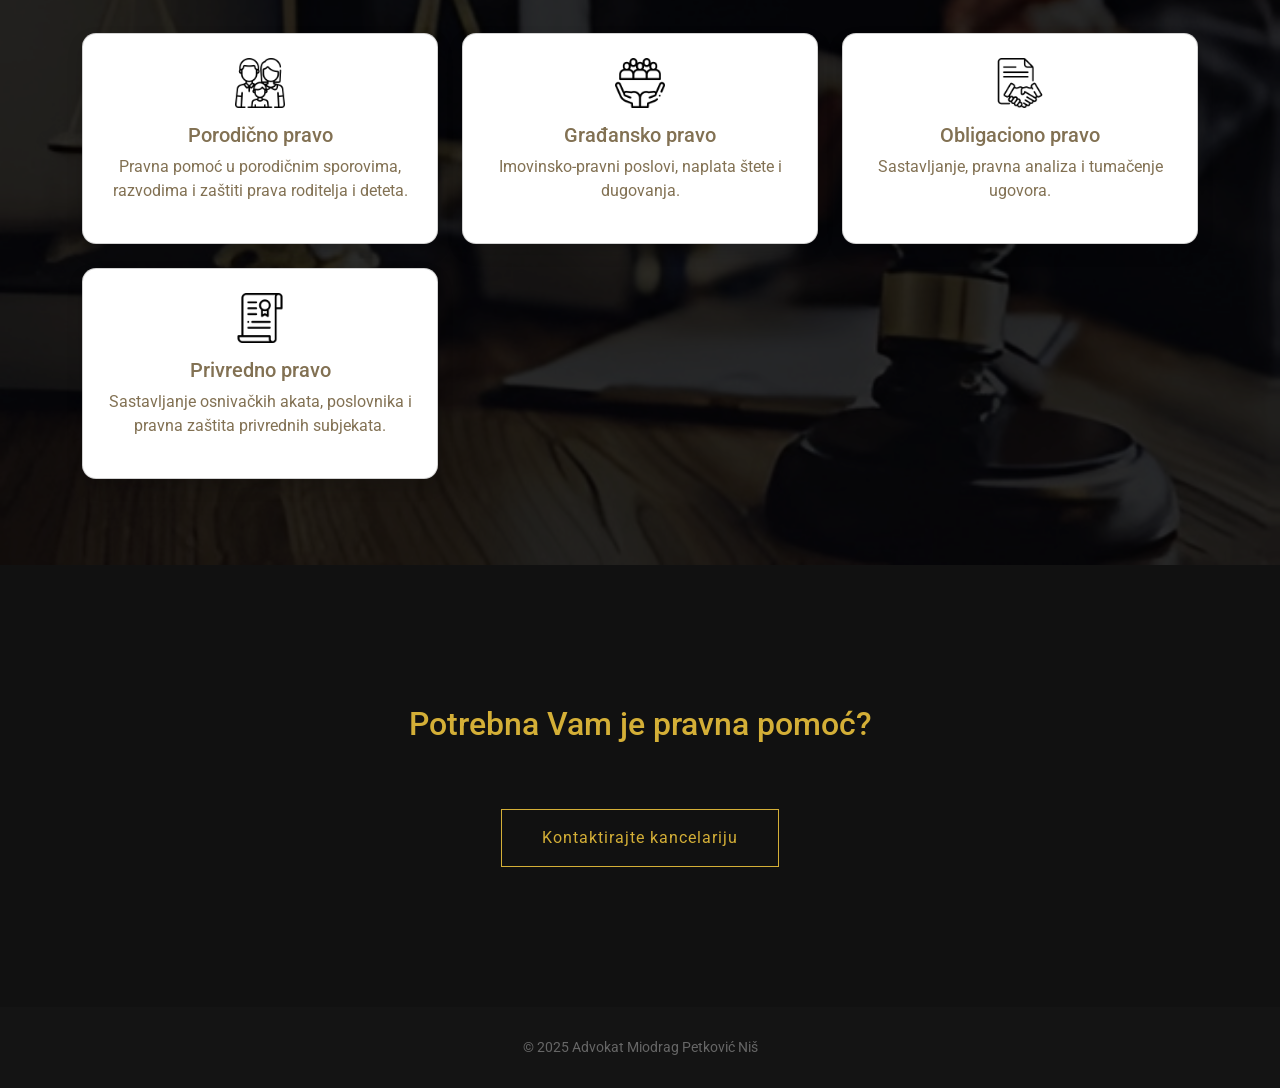
==== commit ae9bcf52: "total redesign" ====
--- a/index.html
+++ b/index.html
@@ -7,7 +7,7 @@
     <meta name="viewport" content="width=device-width, initial-scale=1.0">
 
     <!-- SEO TITLE -->
-    <title>Advokat u Nišu | Advokatska kancelarija Miodrag Petković</title>
+    <title>Advokat u Nišu | Advokatska kancelarija Miodrag Petković | Advokatska kancelarija Niš</title>
 
     <!-- SEO DESCRIPTION -->
     <meta name="description" content="Advokatska kancelarija Miodrag Petković iz Niša. Stručna pravna pomoć – porodično, građansko, krivično, obligaciono i privredno pravo.">
@@ -74,6 +74,34 @@
       "openingHours": "Mo-Fr 09:00-17:00"
     }
     </script>
+
+    <style>
+        /* ===== ABOUT PREVIEW ===== */
+        .about-preview {
+            background: #0a0a0a;
+        }
+
+        .about-preview h2 {
+            font-size: 42px;
+            font-weight: 400;
+            color: #bbb;
+        }
+
+        .about-preview p {
+            margin-top: 25px;
+            color: #bbb;
+            max-width: 700px;
+        }
+
+        /* ===== DIVIDER LINE ===== */
+
+        .divider {
+            width: 60px;
+            height: 1px;
+            background: #d4af37;
+            margin: 40px 0;
+        }
+    </style>
 </head>
 <body>
 
@@ -81,7 +109,7 @@
 <nav class="navbar navbar-expand-lg navbar-dark main-navbar">
     <div class="container">
         <a class="navbar-brand d-flex align-items-center" href="#hero">
-            <img src="favicon.png" width="40">
+            <img src="favicon.png" width="40" alt="Advokat Niš">
             <span class="title" style="padding-left: 2%;" alt="Advokat Miodrag Petković Niš">Advokat Miodrag Petković Niš</span>
         </a>
 
@@ -96,6 +124,7 @@
                 <li class="nav-item">
                     <a class="nav-link" href="index.html">Početna</a>
                 </li>
+                <li class="nav-item"><a class="nav-link" href="o-nama.html">O nama</a></li>
                 <!-- USLUGE -->
                 <li class="nav-item dropdown">
                     <div class="d-flex align-items-center">
@@ -118,7 +147,7 @@
                 </li>
                 <li class="nav-item"><a class="nav-link" href="faq.html">Najčešća pitanja</a></li>
                 <li class="nav-item">
-                    <a class="nav-link" href="index.html#kontakt">Kontakt</a>
+                    <a class="nav-link" href="kontakt.html">Kontakt</a>
                 </li>
             </ul>
         </div>
@@ -133,7 +162,7 @@
         <h1 class="display-5 fw-bold">Advokat u Nišu – Miodrag Petković</h1>
         <h2 class="display-6 fw-bold">Vaša sigurnost. Naša odgovornost.</h2>
         <p class="lead mb-4">Stručna, profesionalna i posvećena pravna pomoć</p>
-        <a href="#kontakt" class="btn btn-warning btn-lg" style="color: #212529;">Kontaktirajte nas</a>
+        <a href="kontakt.html" class="cta-btn">Kontaktirajte nas</a>
         <hr>
         <div class="contact-cards">
             <div class="contact-card animate">
@@ -152,41 +181,18 @@
     </div>
 </section>
 
-<!-- O NAMA -->
-<section id="o-nama" class="py-5 anchor-offset" style="background-color: #827153; color: #212529;">
-    <div class="container">
-        <h2 class="text-center mb-2">O nama</h2>
-        <div class="row align-items-center">
-            <div class="col-md-5" style="justify-content: center; align-items: center;">
-                <div class="flip-card">
-                    <div class="flip-card-inner">
-                        <div class="flip-card-front">
-                            <img src="images/IMG_8926.jpeg" alt="Advokat Miodrag Petković Niš" class="img-fluid rounded-circle shadow">
-                        </div>
-                        <div class="flip-card-back">
-                            <img src="images/logo-veci.png" style="background-color: #152333;" class="img-fluid rounded-circle shadow" alt="Advokatska kancelarija Niš">
-                        </div>
-                    </div>
-                </div>
-            </div>
-            <div class="col-md-7">
-                <p style="text-align: justify;">
-                    Advokat Miodrag Petković diplomirao je na Pravnom fakultetu 2016. godine, nakon čega započinje profesionalni razvoj u oblasti advokature, vođen visokim standardima stručnosti, odgovornosti i profesionalne etike. Od samog početka karijere usmeren je ka pružanju sveobuhvatne i kvalitetne pravne podrške, uz stalno unapređenje teorijskih znanja i praktičnih veština.
-                </p>
-                <p style="text-align: justify;">
-                    Polaganjem pravosudnog ispita 2020. godine stiče punu zakonsku i stručnu osposobljenost za samostalno obavljanje advokatske delatnosti i pružanje pravne pomoći fizičkim i pravnim licima.
-                    Član je Advokatske komore Niš od 2021. godine, od kada posluje kao samostalni advokat, zastupajući interese klijenata pred sudovima, upravnim organima i drugim nadležnim institucijama.                </p>
-                <p style="text-align: justify;">
-                    Advokatska praksa Miodraga Petkovića obuhvata širok spektar pravnih oblasti, sa posebnim fokusom na porodično pravo i porodične odnose, obligaciono pravo i izradu svih vrsta ugovora, privredno pravo i korporativno savetovanje, izradu osnivačkih akata i interne dokumentacije privrednih subjekata, kao i zastupanje u parničnim i izvršnim postupcima, naročito u predmetima naplate potraživanja. Pored navedenog, pruža pravnu pomoć i u oblasti radnog prava, naslednog prava, stvarnog prava, kao i u upravnim postupcima i sporovima.
-                </p>
-                <p style="text-align: justify;">
-                    Poseban akcenat u radu stavlja se na individualni pristup svakom klijentu, temeljnu analizu pravne situacije i izradu precizno definisanih pravnih strategija, prilagođenih konkretnim potrebama i ciljevima klijenata. Rad advokatske kancelarije zasniva se na principima pravne sigurnosti, profesionalne diskrecije, ažurnosti i potpune posvećenosti svakom predmetu, uz kontinuiranu komunikaciju i transparentno informisanje klijenata o svim relevantnim aspektima postupka. Kroz efikasno zastupanje i proaktivno pravno savetovanje, kancelarija teži ne samo rešavanju postojećih pravnih pitanja, već i prevenciji budućih pravnih rizika.
-                </p>
-                <p style="text-align: justify;">
-                    Dugoročna saradnja, međusobno poverenje i visok kvalitet pruženih pravnih usluga predstavljaju osnovne vrednosti poslovanja, sa ciljem obezbeđivanja pouzdanih, održivih i zakonitih rešenja, u skladu sa važećim propisima Republike Srbije i savremenim standardima advokatske profesije.
-                </p>
-            </div>
-        </div>
+<!-- ABOUT PREVIEW -->
+<section class="about-preview section-padding">
+  <div class="container">
+      <h2>Iskustvo. Diskrecija. Poverenje.</h2>
+      <div class="divider"></div>
+      <p>
+        Svakom predmetu pristupamo individualno, sa punom
+        profesionalnom odgovornošću. Naš cilj je zaštita Vaših prava
+        i pronalaženje najefikasnijeg pravnog rešenja.
+      </p>
+      <a href="o-nama.html" class="cta-btn">Saznajte više</a>
+  </div>
 </section>
 
 <!-- USLUGE -->
@@ -258,54 +264,18 @@
     </div>
 </section>
 
-<!-- KONTAKT -->
-<section id="kontakt" class="contact-section anchor-offset">
-    <div class="container">
-        <!-- Kontakt forma -->
-        <div class="row">
-            <!-- FORMA -->
-            <div class="col-md-6" style="padding-right: 15px;">
-                <h3 class="text-center mb-4" style="color: #827153;">Pošaljite nam poruku</h3>
-                <form class="contact-form" id="emailForm"  method="get" enctype="text/plain">
-                    <input id="email-name" type="text" class="form-control mb-3" placeholder="Ime i prezime" required oninvalid="this.setCustomValidity('Ovo polje je obavezno')" oninput="this.setCustomValidity('')">
-
-                    <input id="email-phone" type="number" class="form-control mb-3" placeholder="Telefon" required oninvalid="this.setCustomValidity('Ovo polje je obavezno')" oninput="this.setCustomValidity('')">
-                    <input id="email-subject" type="text" class="form-control mb-3" placeholder="Naslov poruke" required oninvalid="this.setCustomValidity('Ovo polje je obavezno')" oninput="this.setCustomValidity('')">
-
-                    <textarea id="email-body" class="form-control" rows="5" placeholder="Opišite ukratko slučaj" required oninvalid="this.setCustomValidity('Ovo polje je obavezno')" oninput="this.setCustomValidity('')"></textarea>
-
-                    <button type="submit" class="btn btn-primary w-100 mt-3">Pošalji poruku</button>
-                </form>
-            </div>
-            <!-- Kontakt podaci -->
-            <div class="col-md-6 contact-section" style="padding-left: 15px;">
-                <ul class="contact-info">
-                    <li>
-                        <i class="fa fa-map-marker-alt"></i>
-                        <a href="https://www.google.com/maps/place/Advokatska+kancelarija+Miodrag+Petkovi%C4%87+%7C+Advokat+Ni%C5%A1/@43.3166727,21.8854072,17z/data=!4m15!1m8!3m7!1s0x4755b752b0f67f3d:0xe170a0156867eff8!2z0IjQvtCy0LDQvdCwINCg0LjRgdGC0LjRm9CwIDQxLCDQndC40Yg!3b1!8m2!3d43.3166727!4d21.8854072!16s%2Fg%2F11bw43241_!3m5!1s0x4755b7004f6f89b5:0x52d25e9bb3059f65!8m2!3d43.3166727!4d21.8854072!16s%2Fg%2F11ywk0bfps?entry=ttu&g_ep=EgoyMDI2MDEyMS4wIKXMDSoASAFQAw%3D%3D" target="_blank">Jovana Ristića 41 Niš</a>
-                    </li> 
-                    <li>
-                        <i class="fa fa-phone"></i>
-                        <a href="tel:+381653080862">065/30-80-862<br></a>
-                    </li>
-                    <li>
-                        <i class="fa fa-envelope"></i>
-                        <a href="mailto:adv.miodrag_petkovic@outlook.com">adv.miodrag_petkovic@outlook.com</a>
-                    </li>
-                </ul>
-
-                <div id="map" class="map-container">
-                    <iframe src="https://www.google.com/maps?q=Advokatska+kancelarija+Miodrag+Petković+Niš&output=embed" width="100%" height="100%"></iframe>
-                </div>
-            </div>
-        </div>
-    </div>
-</section>
-
+<!-- FINAL CTA -->
+
+<section class="final-cta section-padding">
+  <div class="container">
+      <h3 class="gold">Potrebna Vam je pravna pomoć?</h3>
+      <a href="kontakt.html" class="cta-btn">Kontaktirajte kancelariju</a>
+  </div>
+</section>
 
 <!-- FOOTER -->
-<footer style="background-color: #152333 !important">
-    © 2025 Advokatska kancelarija Miodrag Petković – Sva prava zadržana
+<footer>
+    © 2025 Advokat Miodrag Petković Niš
 </footer>
 <script src="script.js"></script>
 </body>
--- a/style.css
+++ b/style.css
@@ -15,10 +15,27 @@
 }
 
 footer {
-    background: #1a1a1a;
-    color: white;
-    padding: 20px 0;
+    background: #141414;
+    padding: 30px 0;
     text-align: center;
+    color: #666;
+    font-size: 14px;
+}
+
+/* ===== CTA ===== */
+
+.final-cta {
+    background: #111;
+    text-align: center;
+}
+
+.final-cta h3 {
+    font-size: 32px;
+    margin-bottom: 25px;
+}
+
+.gold {
+    color: #d4af37;
 }
 
 /* NAV UNDERLINE */
@@ -262,7 +279,7 @@
 }
 
 .contact-card:hover a {
-    color: #000;
+    color: #141414;
 }
 
 /* IKONE */
@@ -274,7 +291,7 @@
 
 /* TEKST */
 .contact-card h5 {
-    color: #152333;
+    color: #141414;
     margin-bottom: 10px;
 }
 
@@ -340,7 +357,7 @@
 /* FAQ accordion – boje usklađene sa sajtom */
 
 .accordion-button {
-    background-color: #152333;
+    background-color: #141414;
     color: #ffffff;
     font-weight: 600;
     padding: 1.2rem;
@@ -357,7 +374,7 @@
 }
 
 .accordion-item {
-    border: 1px solid #152333;
+    border: 1px solid #141414;
     border-radius: 8px;
     overflow: hidden;
     margin-bottom: 12px;
@@ -380,8 +397,8 @@
 
 /* Dugmad (CTA) */
 .btn-danger {
-    background-color: #152333;
-    border-color: #152333;
+    background-color: #141414;
+    border-color: #141414;
 }
 
 .btn-danger:hover {
@@ -421,7 +438,7 @@
    ========================= */
 
 .main-navbar {
-    background-color: #152333;
+    background-color: #141414;
     padding: 0.8rem 0;
 }
 
@@ -429,6 +446,7 @@
     font-weight: 600;
     letter-spacing: 0.5px;
 }
+
 
 .main-navbar .nav-link {
     color: #ffffff;
@@ -603,7 +621,7 @@
         top: 100%;
         left: 0;
         margin-top: 0;
-        background-color: #152333;
+        background-color: #141414;
         border: 1px solid rgba(130,113,83,0.4);
         border-radius: 10px;
         opacity: 0;
@@ -618,4 +636,41 @@
         visibility: visible;
         transform: translateY(0);
     }
-}
+
+    .cta-btn {
+    margin-top: 40px;
+    display: inline-block;
+    padding: 16px 40px;
+    border: 1px solid #d4af37;
+    color: #d4af37;
+    text-decoration: none;
+    letter-spacing: 1px;
+    transition: 0.4s;
+}
+
+.cta-btn:hover {
+    background: #d4af37;
+    color: black;
+}  
+
+/* ===== CTA ===== */
+
+.final-cta {
+    background: #111;
+    text-align: center;
+}
+
+.final-cta h3 {
+    font-size: 32px;
+    margin-bottom: 25px;
+}
+
+        .section-padding {
+            padding: 140px 0;
+        }
+
+        @media(max-width: 768px){
+            .hero h1 { font-size: 40px; }
+            .section-padding { padding: 80px 0; }
+        }
+}
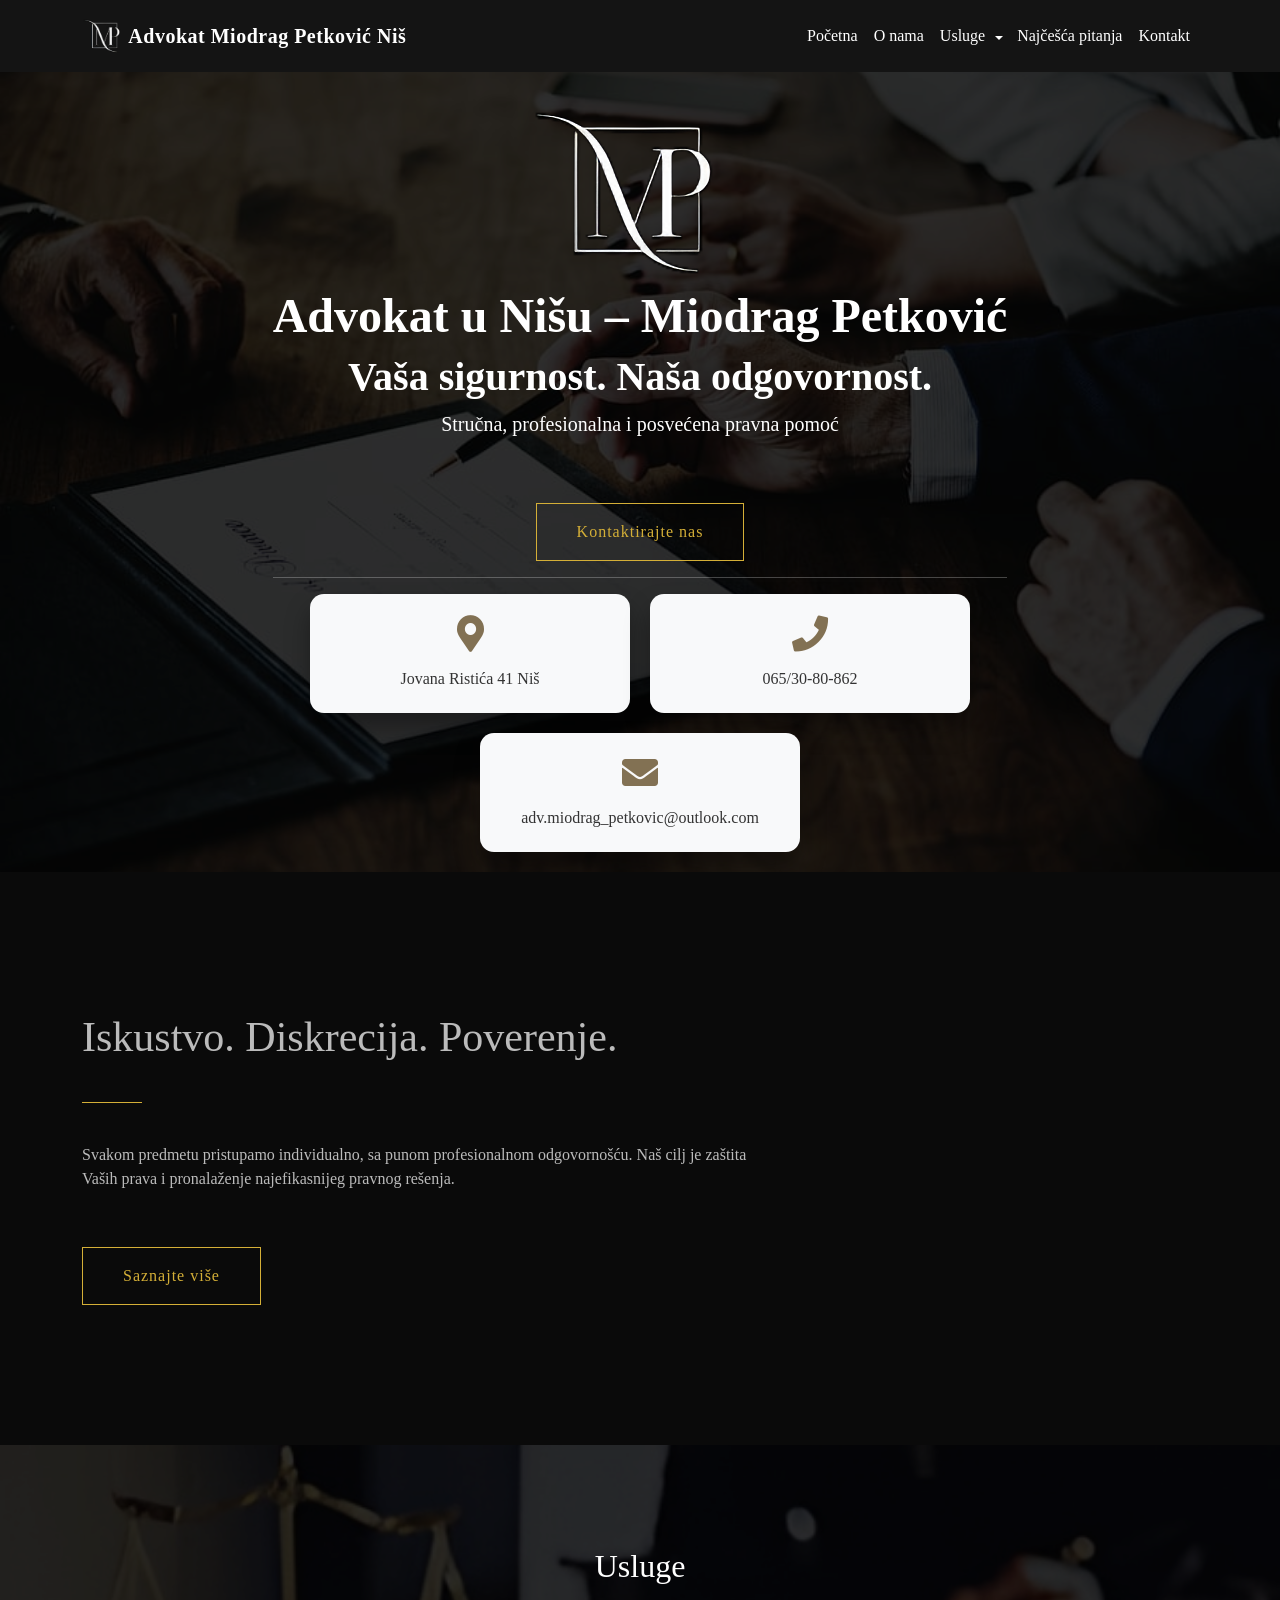
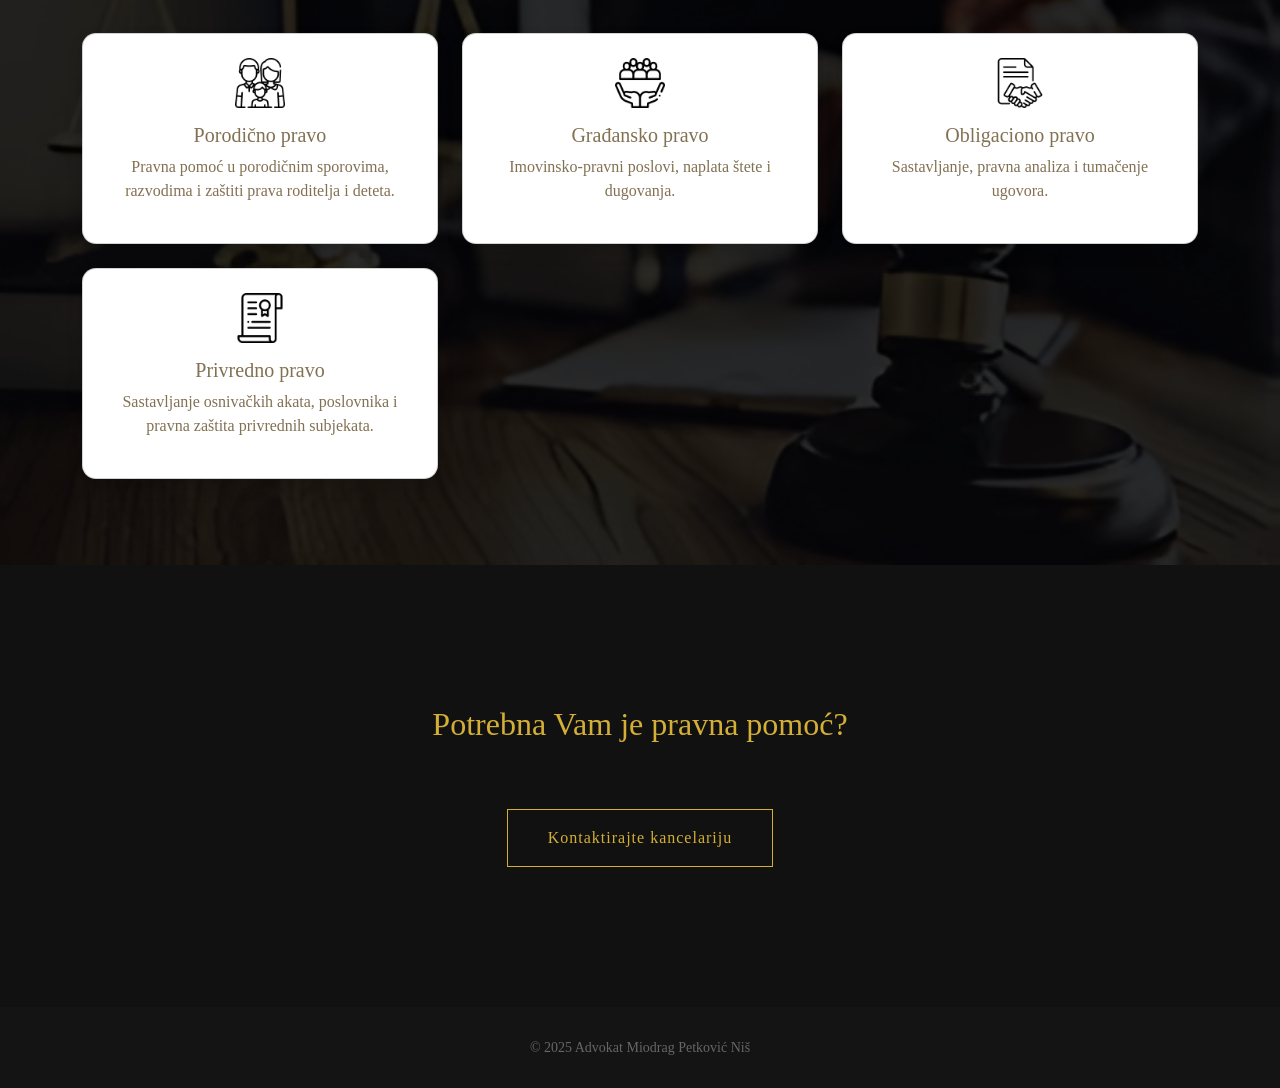
==== commit 45c3547c: "improving redisgn" ====
--- a/index.html
+++ b/index.html
@@ -108,7 +108,7 @@
 <!-- NAVBAR -->
 <nav class="navbar navbar-expand-lg navbar-dark main-navbar">
     <div class="container">
-        <a class="navbar-brand d-flex align-items-center" href="#hero">
+        <a class="navbar-brand d-flex align-items-center" href="index.html">
             <img src="favicon.png" width="40" alt="Advokat Niš">
             <span class="title" style="padding-left: 2%;" alt="Advokat Miodrag Petković Niš">Advokat Miodrag Petković Niš</span>
         </a>
--- a/style.css
+++ b/style.css
@@ -1,5 +1,5 @@
 body {
-    font-family: 'Roboto', sans-serif;
+    font-family: 'Playfair Display', serif;
 }
 
 a {
@@ -490,6 +490,22 @@
     color: #212529;
 }
 
+.usluge-content {
+    background-color: #1a1a1a;
+    color: #ccc;
+}
+
+.usluge-content h3 {
+    color: #d4af37;
+    margin-top: 40px;
+    font-family: 'Playfair Display', serif;
+}
+
+.usluge-content p {
+    line-height: 1.8;
+    font-size: 16px;
+}
+
 @keyframes pulse {
     0% {
         transform: scale(1);
@@ -547,6 +563,23 @@
     .anchor-offset {
         padding-top: 12%;
     }
+
+    .section-padding {
+        padding-top: 10%;
+        padding-bottom: 10%;
+    }
+
+    .cta-btn {
+        font-size: 16px;
+        padding: 14px 28px;
+        display: inline-block;
+        margin-top: 20px;
+        border: 1px solid #d4af37;
+        color: #d4af37;
+        text-decoration: none;
+        letter-spacing: 1px;
+        transition: 0.4s;
+    }
 }
 
 @media (max-width: 576px) {
@@ -566,6 +599,11 @@
 
     .anchor-offset {
        padding-top: 12%;
+    }
+
+    .section-padding {
+        padding-top: 10%;
+        padding-bottom: 10%;
     }
 }
 
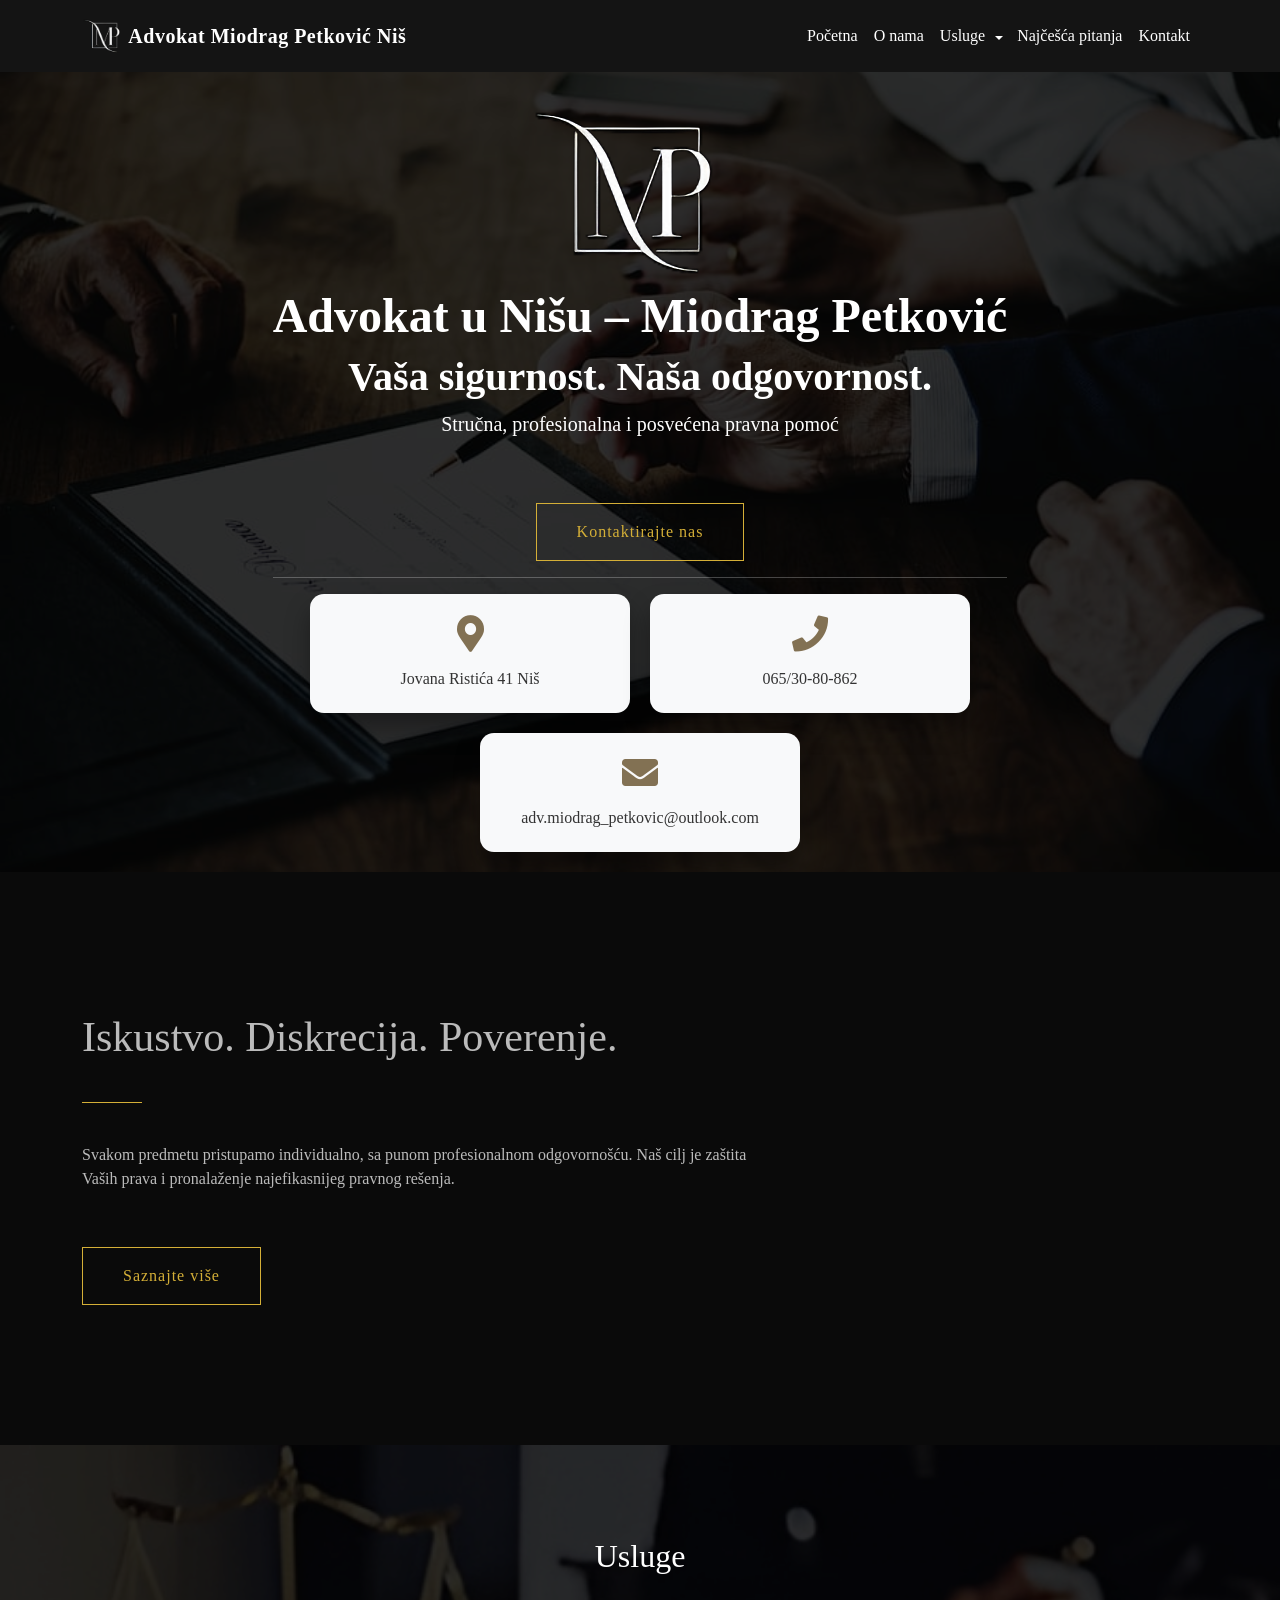
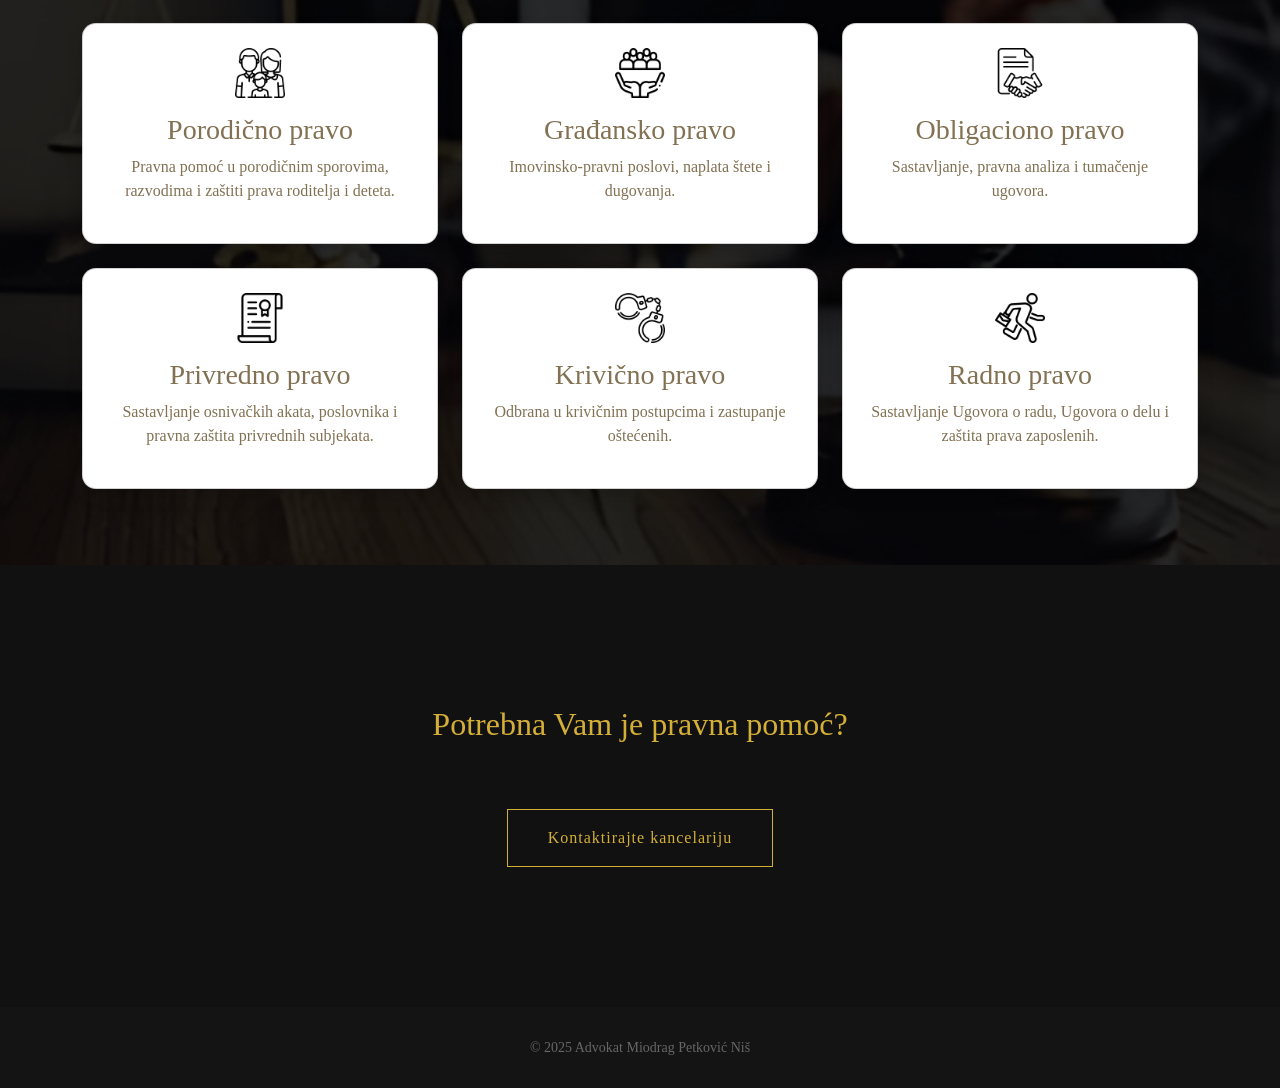
==== commit 23ec9cd9: "adding Google SEO" ====
--- a/index.html
+++ b/index.html
@@ -7,14 +7,15 @@
     <meta name="viewport" content="width=device-width, initial-scale=1.0">
 
     <!-- SEO TITLE -->
-    <title>Advokat u Nišu | Advokatska kancelarija Miodrag Petković | Advokatska kancelarija Niš</title>
+    <title>Advokat Niš | Advokatska kancelarija Niš</title>
 
     <!-- SEO DESCRIPTION -->
     <meta name="description" content="Advokatska kancelarija Miodrag Petković iz Niša. Stručna pravna pomoć – porodično, građansko, krivično, obligaciono i privredno pravo.">
 
     <!-- KEYWORDS (sekundarno) -->
     <meta name="keywords" content="advokat Niš, advokatska kancelarija Niš, pravna pomoć Niš, porodično pravo, krivično pravo, građansko pravo, Miodrag Petković advokat">
-
+    <meta name="author" content="Advokatska kancelarija Miodrag Petković">
+    
     <!-- ROBOTS -->
     <meta name="robots" content="index, follow">
 
@@ -27,6 +28,7 @@
     <meta property="og:description" content="Pouzdana i profesionalna advokatska kancelarija u Nišu.">
     <meta property="og:url" content="https://www.advokatmiodragpetkovicnis.rs/">
     <meta property="og:image" content="https://www.advokatmiodragpetkovicnis.rs/images/logo.png">
+    <meta property="og:locale" content="sr_RS">
 
     <!-- TWITTER -->
     <meta name="twitter:card" content="summary_large_image">
@@ -59,6 +61,7 @@
       "image": "https://www.advokatmiodragpetkovicnis.rs/images/logo.png",
       "url": "https://www.advokatmiodragpetkovicnis.rs/",
       "telephone": "+381653080862",
+      "@id": "https://advokatmiodragpetkovicnis.rs/",
       "email": "adv.miodrag_petkovic@outlook.com",
       "address": {
         "@type": "PostalAddress",
@@ -71,7 +74,96 @@
         "@type": "AdministrativeArea",
         "name": "Niš"
       },
+      "geo": {
+        "@type": "GeoCoordinates",
+        "latitude": "43.3209",
+        "longitude": "21.8958"
+        },
+      "serviceType": [
+        "Porodično pravo",
+        "Građansko pravo",
+        "Krivično pravo",
+        "Privredno pravo",
+        "Obligaciono pravo",
+        "Radno pravo"
+        ],
       "openingHours": "Mo-Fr 09:00-17:00"
+    }
+    </script>
+
+    <script type="application/ld+json">
+    {
+    "@context": "https://schema.org",
+    "@type": "LocalBusiness",
+    "name": "Advokatska kancelarija Miodrag Petković",
+    "url": "https://advokatmiodragpetkovicnis.rs",
+    "logo": "https://advokatmiodragpetkovicnis.rs/images/logo-veci.png",
+    "image": "https://advokatmiodragpetkovicnis.rs/images/IMG_8926.jpeg",
+    "telephone": "+381653080862",
+    "email": "adv.miodrag_petkovic@outlook.com",
+    "address": {
+    "@type": "PostalAddress",
+    "streetAddress": "Jovana Ristića 41",
+    "addressLocality": "Niš",
+    "postalCode": "18000",
+    "addressCountry": "RS"
+    },
+    "openingHoursSpecification": {
+    "@type": "OpeningHoursSpecification",
+    "dayOfWeek": [
+        "Monday",
+        "Tuesday",
+        "Wednesday",
+        "Thursday",
+        "Friday"
+    ],
+    "opens": "09:00",
+    "closes": "17:00"
+    }
+    }
+    </script>
+
+    <script type="application/ld+json">
+    {
+    "@context":"https://schema.org",
+    "@type":"Person",
+    "name":"Miodrag Petković",
+    "jobTitle":"Advokat",
+    "worksFor":{
+    "@type":"LegalService",
+    "name":"Advokatska kancelarija Miodrag Petković"
+    },
+    "address":{
+    "@type":"PostalAddress",
+    "addressLocality":"Niš",
+    "addressCountry":"RS"
+    },
+    "url":"https://advokatmiodragpetkovicnis.rs"
+    }
+    </script>
+
+    <script type="application/ld+json">
+    {
+    "@context":"https://schema.org",
+    "@type":"FAQPage",
+    "mainEntity":[
+    {
+    "@type":"Question",
+    "name":"Koliko traje razvod braka u Srbiji?",
+    "acceptedAnswer":{
+    "@type":"Answer",
+    "text":"Trajanje razvoda zavisi od sporazuma supružnika i složenosti postupka."
+    }
+    },
+    {
+    "@type":"Question",
+    "name":"Koliko košta advokat u Nišu?",
+    "acceptedAnswer":{
+    "@type":"Answer",
+    "text":"Advokatska tarifa zavisi od vrste pravne usluge i složenosti predmeta."
+    }
+    }
+    ]
     }
     </script>
 
@@ -205,7 +297,7 @@
                 <div class="card p-4 text-center h-100 shadow">
                     <a class="no-underline" href="../usluge/porodicno-pravo-nis.html" alt="Porodični advokat u Nišu">
                         <img src="icons/porodicno.png" class="service-icon" alt="Porodično pravo advokat Niš">
-                        <h5>Porodično pravo</h5>
+                        <h3>Porodično pravo</h3>
                         <p>Pravna pomoć u porodičnim sporovima, razvodima i zaštiti prava roditelja i deteta.</p>
                     </a>
                 </div>
@@ -215,7 +307,7 @@
                 <div class="card p-4 text-center h-100 shadow">
                     <a class="no-underline" href="../usluge/gradjansko-pravo-nis.html" alt="Advokat za gradjansko pravo u Nišu">
                         <img src="icons/gradjansko.png" class="service-icon" alt="Građansko pravo advokat Niš">
-                        <h5>Građansko pravo</h5>
+                        <h3>Građansko pravo</h3>
                         <p>Imovinsko-pravni poslovi, naplata štete i dugovanja.</p>
                     </a>
                 </div>
@@ -225,7 +317,7 @@
                 <div class="card p-4 text-center h-100 shadow">
                     <a class="no-underline" href="../usluge/obligaciono-pravo-nis.html" alt="Obligacioni advokat u Nišu">
                         <img src="icons/ugovorno.png" class="service-icon" alt="Obligaciono pravo advokat Niš">
-                        <h5>Obligaciono pravo</h5>
+                        <h3>Obligaciono pravo</h3>
                         <p>Sastavljanje, pravna analiza i tumačenje ugovora.</p>
                     </a>
                 </div>
@@ -235,7 +327,7 @@
                 <div class="card p-4 text-center h-100 shadow">
                     <a class="no-underline" href="../usluge/privredno-pravo-nis.html" alt="Privredni advokat u Nišu">
                         <img src="icons/diploma.png" class="service-icon" alt="Privredno pravo advokat Niš">
-                        <h5>Privredno pravo</h5>
+                        <h3>Privredno pravo</h3>
                         <p>Sastavljanje osnivačkih akata, poslovnika i pravna zaštita privrednih subjekata.</p>
                     </a>
                 </div>
@@ -245,7 +337,7 @@
                 <div class="card card p-4 text-center h-100 shadow">
                     <a class="no-underline" href="../usluge/krivicno-pravo-nis.html" alt="Krivični advokat u Nišu">
                         <img src="icons/krivicno.png" class="service-icon" alt="Krivično pravo advokat Niš">
-                        <h5>Krivično pravo</h5>
+                        <h3>Krivično pravo</h3>
                         <p>Odbrana u krivičnim postupcima i zastupanje oštećenih.</p>
                     </a>
                 </div>
@@ -255,7 +347,7 @@
                 <div class="card p-4 text-center h-100 shadow">
                     <a class="no-underline" href="../usluge/radno-pravo-nis.html" alt="Advokat za radno pravo u Nišu">
                         <img src="icons/go-to-work.png" class="service-icon" alt="Radno pravo advokat Niš">
-                        <h5>Radno pravo</h5>
+                        <h3>Radno pravo</h3>
                         <p>Sastavljanje Ugovora o radu, Ugovora o delu i zaštita prava zaposlenih.</p>
                     </a>
                 </div>
--- a/style.css
+++ b/style.css
@@ -320,7 +320,7 @@
     transform-origin: center center;
 }
 
-.flip-card:hover .flip-card-inner {
+.flip-card-inner.rotate{
     transform: rotateY(180deg);
 }
 
@@ -346,8 +346,11 @@
     transform: rotateY(180deg);
 }
 
-.flip-card-inner {
-    will-change: transform;
+/* desktop hover */
+@media (hover:hover){
+    .flip-card:hover .flip-card-inner{
+        transform:rotateY(180deg);
+    }
 }
 
 a.no-underline {
@@ -579,6 +582,10 @@
         text-decoration: none;
         letter-spacing: 1px;
         transition: 0.4s;
+    }
+
+    .contact-bg {
+        background-position: left center;
     }
 }
 
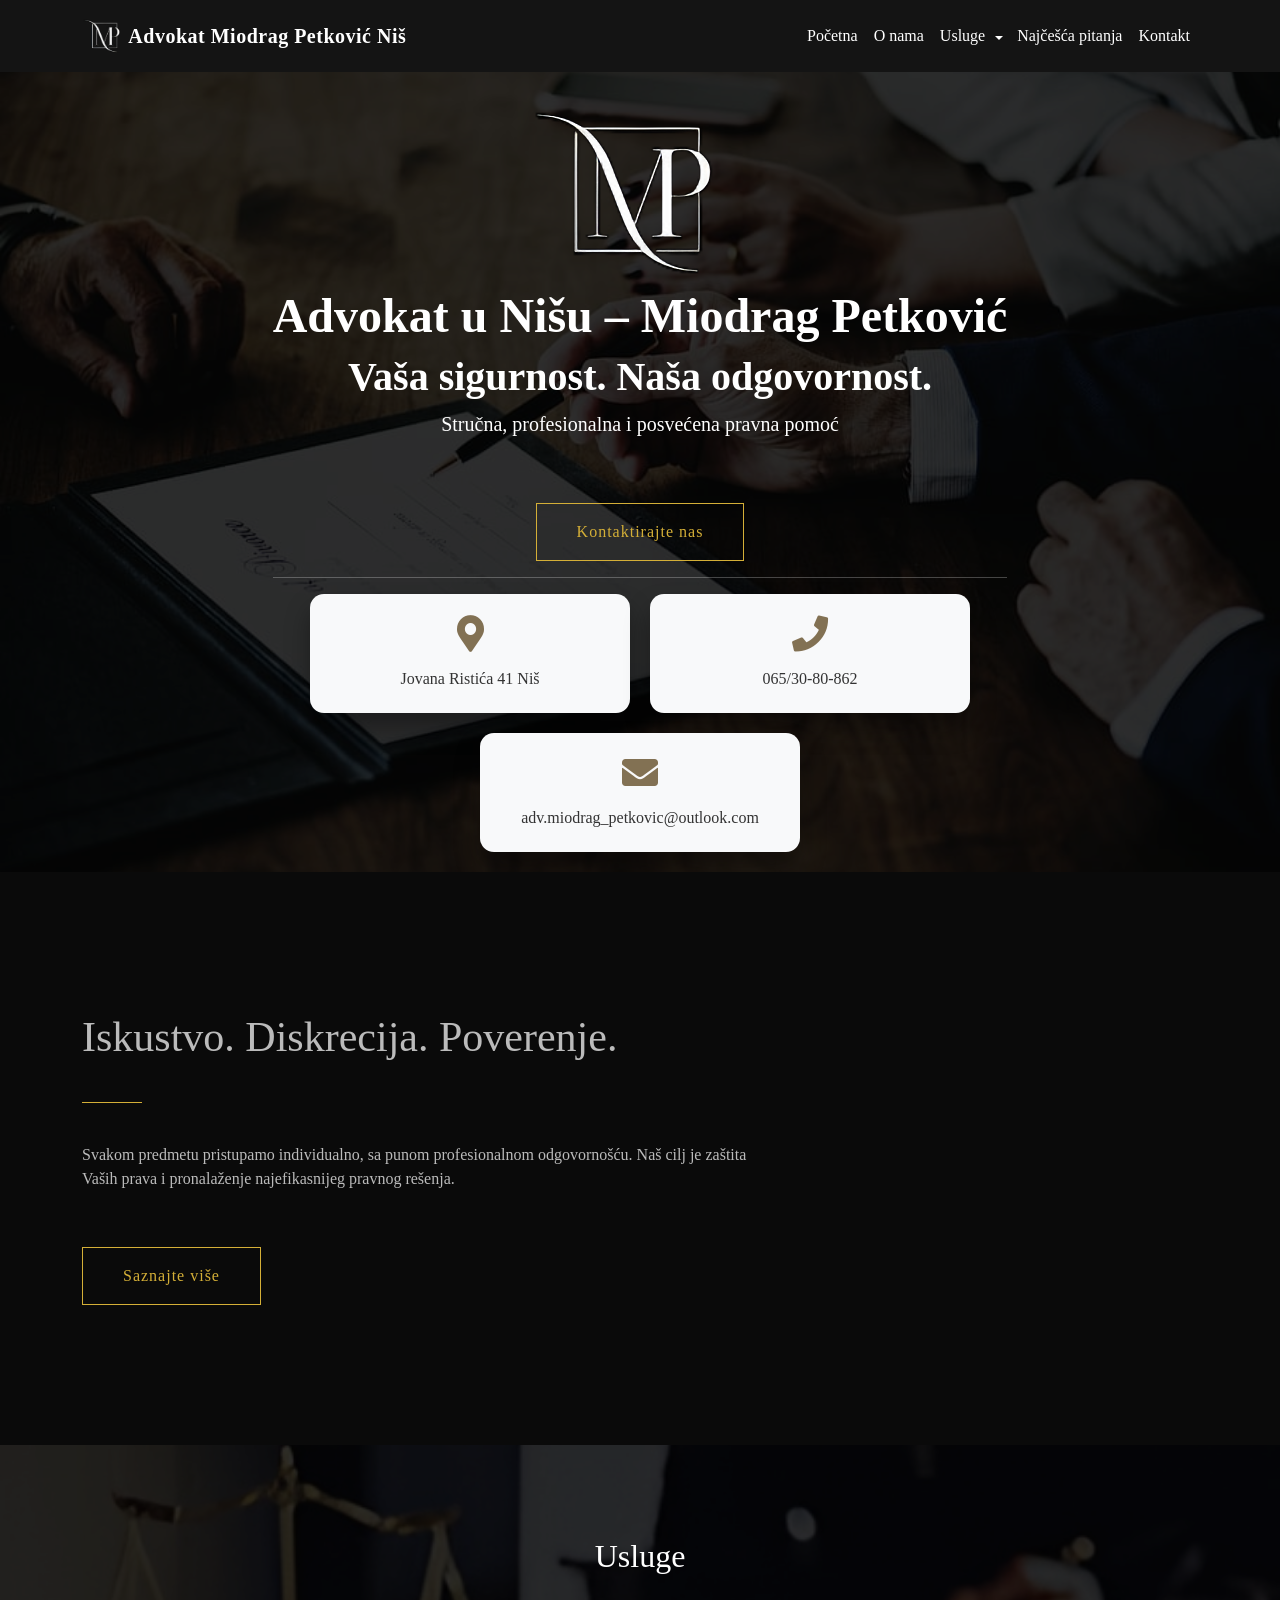
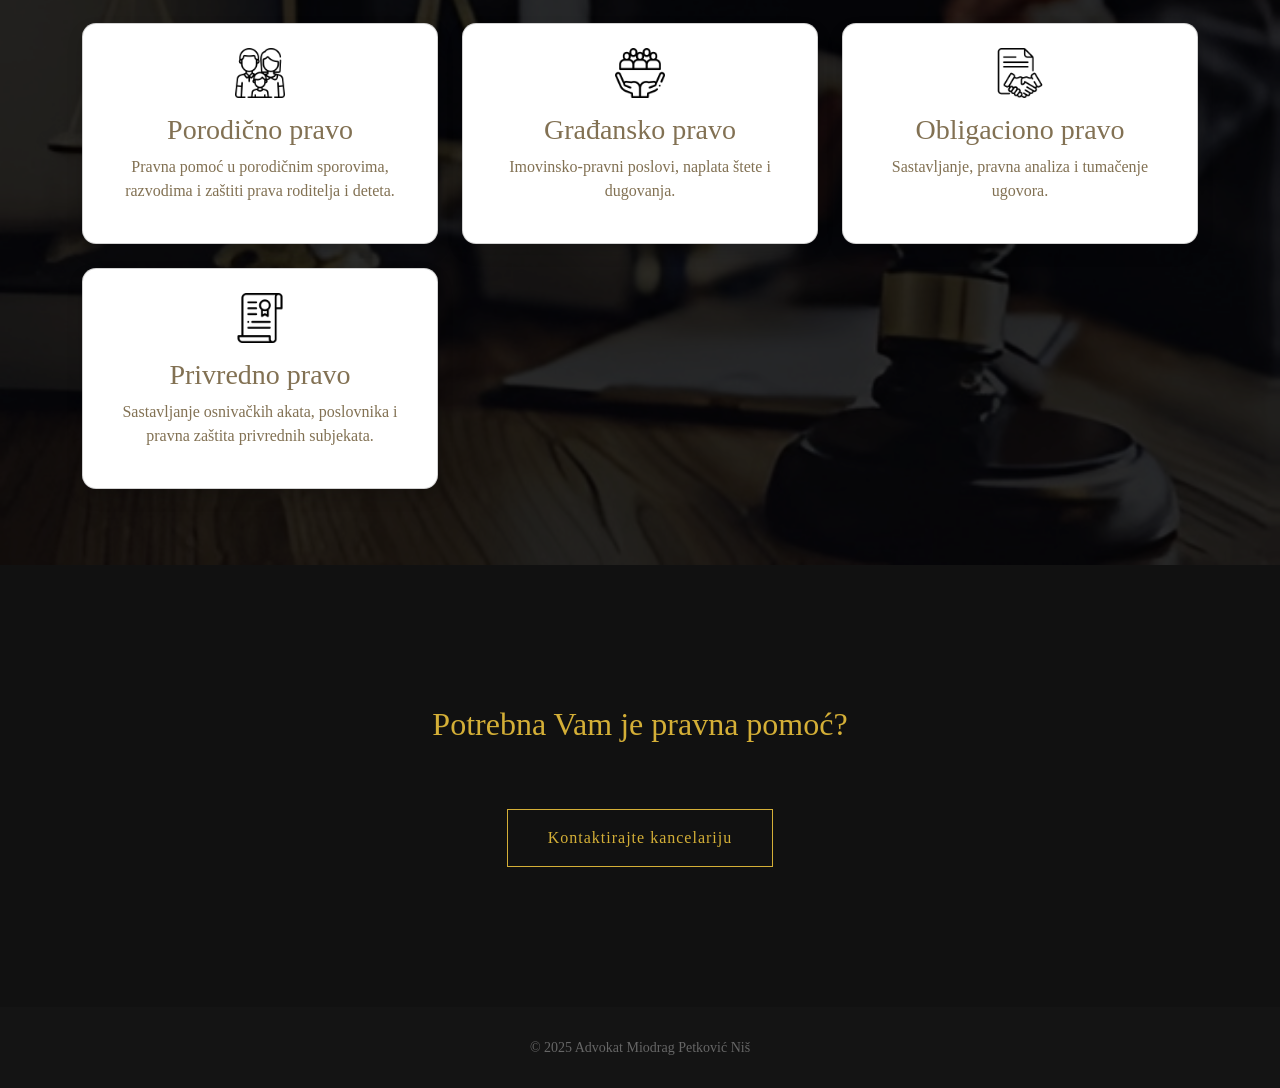
==== commit d998c8d2: "minor css changes" ====
--- a/index.html
+++ b/index.html
@@ -202,7 +202,7 @@
     <div class="container">
         <a class="navbar-brand d-flex align-items-center" href="index.html">
             <img src="favicon.png" width="40" alt="Advokat Niš">
-            <span class="title" style="padding-left: 2%;" alt="Advokat Miodrag Petković Niš">Advokat Miodrag Petković Niš</span>
+            <span class="title" style="padding-left: 2%;">Advokat Miodrag Petković Niš</span>
         </a>
 
         <button class="navbar-toggler" type="button" data-bs-toggle="collapse"
@@ -223,7 +223,6 @@
                         <a class="nav-link pe-1" href="index.html#usluge">Usluge</a>
                         <!-- Dugme za dropdown -->
                         <button class="btn dropdown-toggle dropdown-toggle-split"
-                                id="toggle-btn"
                                 aria-expanded="true" id="dropdown-toggle">
                             <span class="visually-hidden">Toggle Dropdown</span>
                         </button>
@@ -295,7 +294,7 @@
         <div class="row g-4">
             <div class="col-md-4">
                 <div class="card p-4 text-center h-100 shadow">
-                    <a class="no-underline" href="../usluge/porodicno-pravo-nis.html" alt="Porodični advokat u Nišu">
+                    <a class="no-underline" href="../usluge/porodicno-pravo-nis.html">
                         <img src="icons/porodicno.png" class="service-icon" alt="Porodično pravo advokat Niš">
                         <h3>Porodično pravo</h3>
                         <p>Pravna pomoć u porodičnim sporovima, razvodima i zaštiti prava roditelja i deteta.</p>
@@ -305,7 +304,7 @@
 
             <div class="col-md-4">
                 <div class="card p-4 text-center h-100 shadow">
-                    <a class="no-underline" href="../usluge/gradjansko-pravo-nis.html" alt="Advokat za gradjansko pravo u Nišu">
+                    <a class="no-underline" href="../usluge/gradjansko-pravo-nis.html">
                         <img src="icons/gradjansko.png" class="service-icon" alt="Građansko pravo advokat Niš">
                         <h3>Građansko pravo</h3>
                         <p>Imovinsko-pravni poslovi, naplata štete i dugovanja.</p>
@@ -315,7 +314,7 @@
 
             <div class="col-md-4">
                 <div class="card p-4 text-center h-100 shadow">
-                    <a class="no-underline" href="../usluge/obligaciono-pravo-nis.html" alt="Obligacioni advokat u Nišu">
+                    <a class="no-underline" href="../usluge/obligaciono-pravo-nis.html">
                         <img src="icons/ugovorno.png" class="service-icon" alt="Obligaciono pravo advokat Niš">
                         <h3>Obligaciono pravo</h3>
                         <p>Sastavljanje, pravna analiza i tumačenje ugovora.</p>
@@ -325,7 +324,7 @@
 
             <div class="col-md-4">
                 <div class="card p-4 text-center h-100 shadow">
-                    <a class="no-underline" href="../usluge/privredno-pravo-nis.html" alt="Privredni advokat u Nišu">
+                    <a class="no-underline" href="../usluge/privredno-pravo-nis.html">
                         <img src="icons/diploma.png" class="service-icon" alt="Privredno pravo advokat Niš">
                         <h3>Privredno pravo</h3>
                         <p>Sastavljanje osnivačkih akata, poslovnika i pravna zaštita privrednih subjekata.</p>
@@ -335,7 +334,7 @@
 
             <div class="col-md-4">
                 <div class="card card p-4 text-center h-100 shadow">
-                    <a class="no-underline" href="../usluge/krivicno-pravo-nis.html" alt="Krivični advokat u Nišu">
+                    <a class="no-underline" href="../usluge/krivicno-pravo-nis.html">
                         <img src="icons/krivicno.png" class="service-icon" alt="Krivično pravo advokat Niš">
                         <h3>Krivično pravo</h3>
                         <p>Odbrana u krivičnim postupcima i zastupanje oštećenih.</p>
@@ -345,7 +344,7 @@
 
             <div class="col-md-4">
                 <div class="card p-4 text-center h-100 shadow">
-                    <a class="no-underline" href="../usluge/radno-pravo-nis.html" alt="Advokat za radno pravo u Nišu">
+                    <a class="no-underline" href="../usluge/radno-pravo-nis.html">
                         <img src="icons/go-to-work.png" class="service-icon" alt="Radno pravo advokat Niš">
                         <h3>Radno pravo</h3>
                         <p>Sastavljanje Ugovora o radu, Ugovora o delu i zaštita prava zaposlenih.</p>
--- a/style.css
+++ b/style.css
@@ -551,10 +551,6 @@
         display: none;
     }
 
-    .hero {
-        padding-bottom: 3%;
-    }
-
     .navbar-toggler {
         padding: 4px 6px;
     }
@@ -719,3 +715,7 @@
             .section-padding { padding: 80px 0; }
         }
 }
+
+#usluge {
+  scroll-margin-top: 0px; /* prilagodi visini headera */
+}
